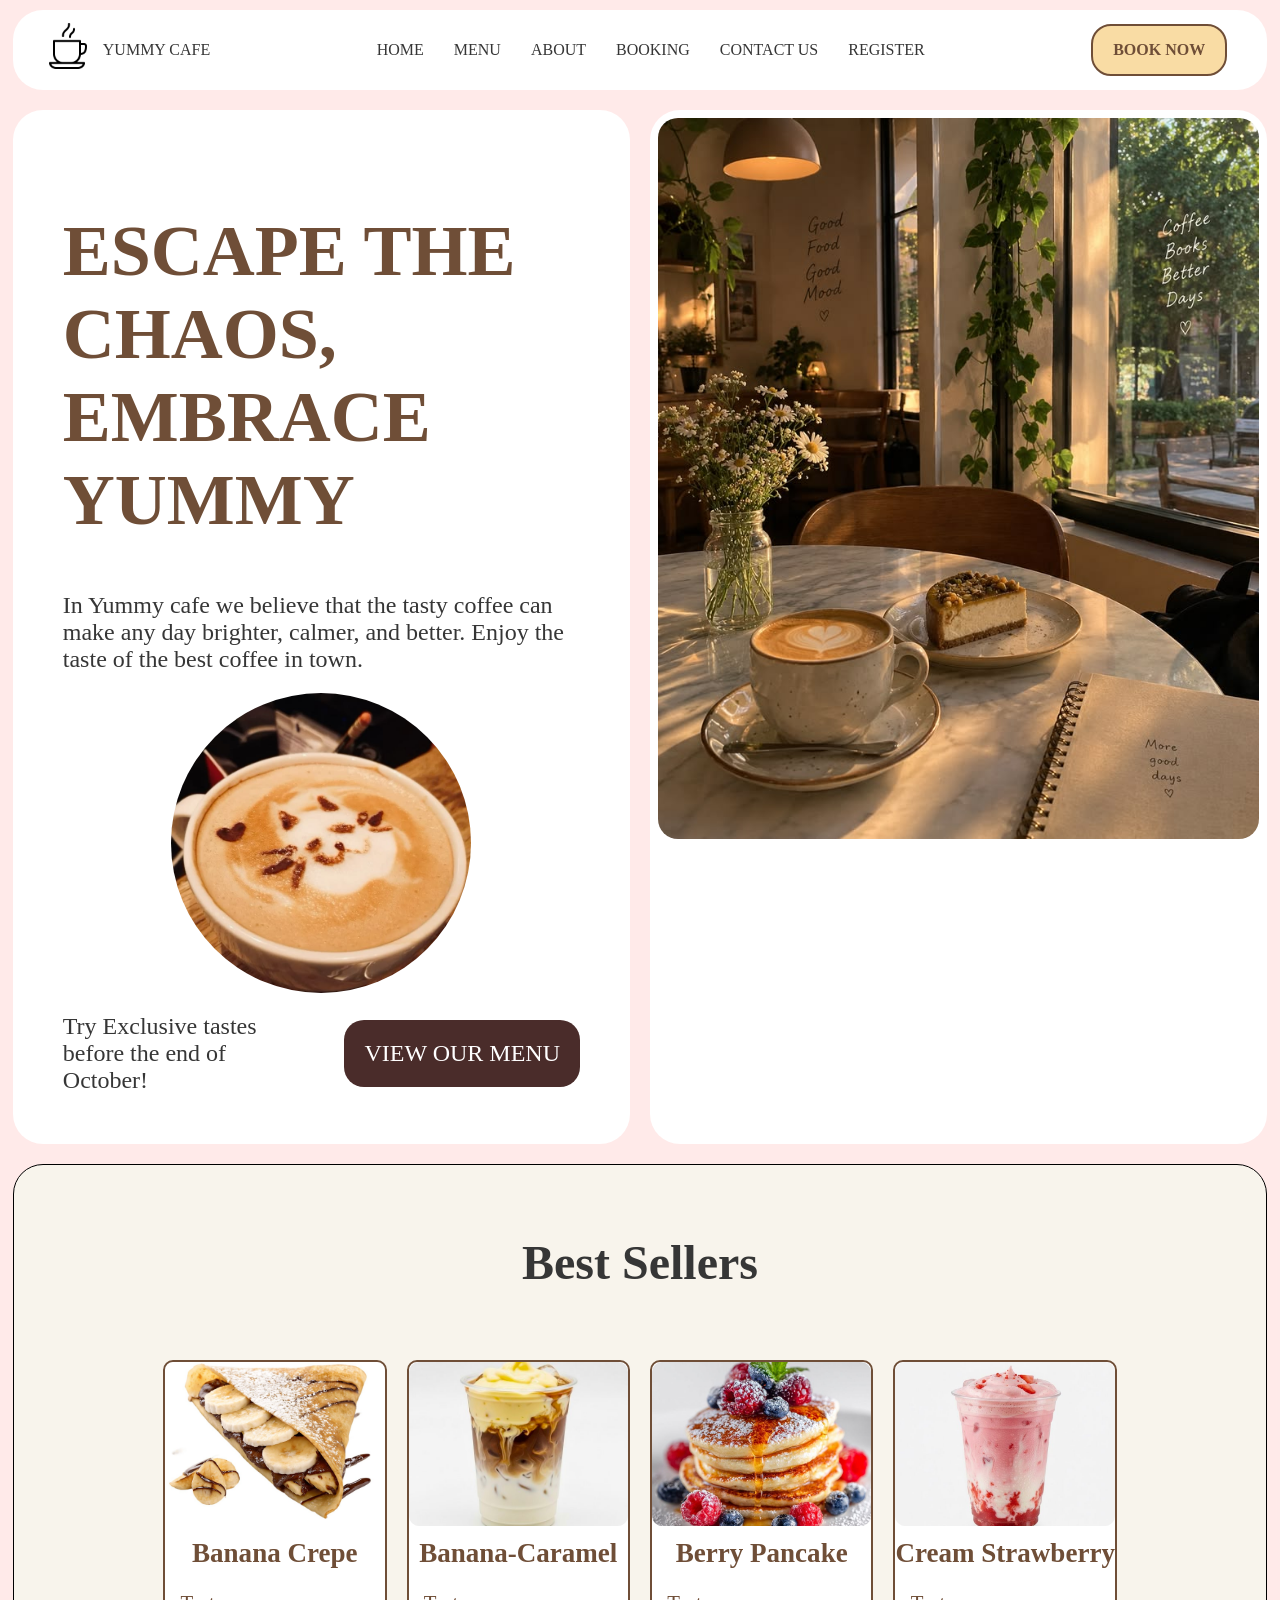
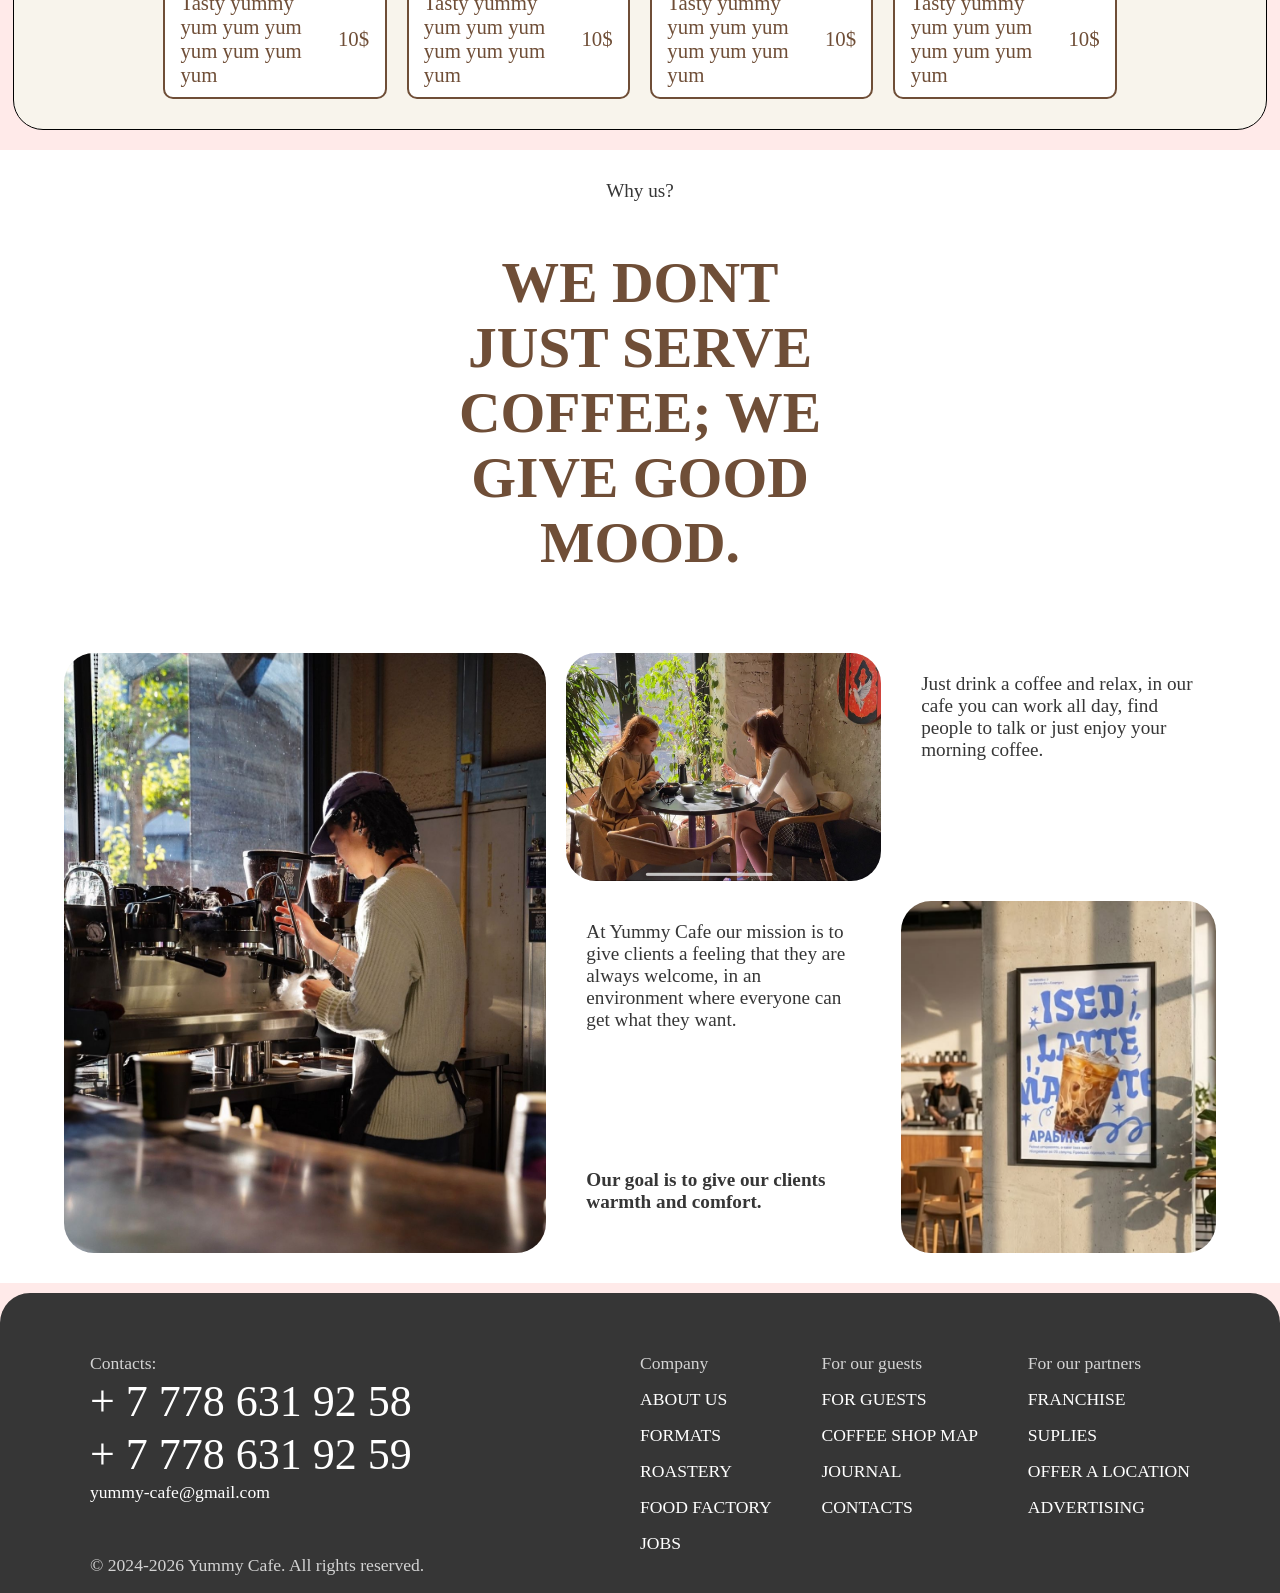
==== index.html @ 09e4da35 "assignment 4" ====
<!doctype html>
<html lang="en">
	<head>
		<meta charset="UTF-8" />
		<meta name="viewport" content="width=device-width, initial-scale=1.0" />
		<title>Yummy Cafe</title>
		<link rel="preconnect" href="https://fonts.googleapis.com">
        <link rel="preconnect" href="https://fonts.gstatic.com" crossorigin>
        <link href="https://fonts.googleapis.com/css2?family=Bebas+Neue&family=Montserrat:ital,wght@0,100..900;1,100..900&family=Open+Sans:ital,wght@0,300..800;1,300..800&family=Rajdhani:wght@300;400;500;600;700&display=swap" rel="stylesheet">
		<link rel="manifest" href="images/favicons/site.webmanifest" />
		<link rel="stylesheet" href="css/fonts.css" />
		<link rel="stylesheet" href="css/style.css" />
		<link rel="stylesheet" href="css/index.css" />
		<link rel="stylesheet" href="css/responsive.css">
        
	</head>
	<body>
		<header>
			<div class="header-icon">
                <img src="images/icon-image.jpg" alt="cafe-icon">
                <p>YUMMY CAFE</p>
            </div>
			<nav>
				<a href="index.html">Home</a>
                <a href="menu.html">Menu</a>
                <a href="about.html">About</a>
                <a href="booking.html">Booking</a>
                <a href="contact.html">Contact us</a>
                <a href="register.html">Register</a>
			</nav>
            <div class="book-now">
                <a href="booking.html">BOOK NOW</a>
            </div>
		</header>
		<main>
			<section class="hero-section">
                <article class="hero-article hero-1">
					<h1>ESCAPE THE CHAOS, EMBRACE YUMMY</h1>
					<p>In Yummy cafe we believe that the tasty coffee can make any day brighter, calmer, and better. Enjoy the taste of the best coffee in town.</p>
					<img src="images/index/index-img1.jpg" alt="tasty coffee">
					<div class="hero-1-1">
						<p>Try Exclusive tastes before the end of October!</p>
						<a class="button-link" href="menu.html">View Our Menu</a>
					</div>
				</article>
                <article class="hero-article hero-2">
					<img src="images/index/index-img2.jpg" alt="cafe img">
				</article>
            </section>
			<section class="best-sellers section">
                <h2>Best Sellers</h2>
                <div class="menu-grid">
                    <div class="menu-item">
                        <img src="images/menu/menu-img13.jpg" alt="cacao">
                        <div class="menu-desc">
                            <h3>Banana Crepe</h3>
                            <div class="menu-desc-1">
                                <p class="menu-desc-text">Tasty yummy yum yum yum yum yum yum yum</p>
                                <p>10$</p>
                            </div>
                        </div>
                    </div>
                    <div class="menu-item">
                        <img src="images/menu/menu-img7.jpg" alt="cacao">
                        <div class="menu-desc">
                            <h3>Banana-Caramel</h3>
                            <div class="menu-desc-1">
                                <p class="menu-desc-text">Tasty yummy yum yum yum yum yum yum yum</p>
                                <p>10$</p>
                            </div>
                        </div>
                    </div>
                    <div class="menu-item">
                        <img src="images/menu/menu-img8.jpg" alt="cacao">
                        <div class="menu-desc">
                            <h3>Berry Pancake</h3>
                            <div class="menu-desc-1">
                                <p class="menu-desc-text">Tasty yummy yum yum yum yum yum yum yum</p>
                                <p>10$</p>
                            </div>
                        </div>
                    </div>
                    <div class="menu-item">
                        <img src="images/menu/menu-img3.jpg" alt="cacao">
                        <div class="menu-desc">
                            <h3>Cream Strawberry</h3>
                            <div class="menu-desc-1">
                                <p class="menu-desc-text">Tasty yummy yum yum yum yum yum yum yum</p>
                                <p>10$</p>
                            </div>
                        </div>
                    </div>
                </div>
            </section>
			<section class="why-us">
                <p>Why us?</p>
				<h2>WE DONT JUST SERVE COFFEE; WE GIVE GOOD MOOD.</h2>
				<div class="why-us-grid">
					<div class="grid-item-1">
						<img src="images/index/index-img3.jpg" alt="barista">
					</div>
					<div class="grid-item-2">
						<img src="images/index/index-img4.jpg" alt="clients">
					</div>
					<div class="grid-item-3 grid-item-text">
						<p>At Yummy Cafe our mission is to give clients a feeling that they are always welcome, in an environment where everyone can get what they want.</p>
					</div>
					<div class="grid-item-4 grid-item-text">
						<p>Our goal is to give our clients warmth and comfort.</p>
					</div>
					<div class="grid-item-5 grid-item-text">
						<p>Just drink a coffee and relax, in our cafe you can work all day, find people to talk or just enjoy your morning coffee.</p>
					</div>
					<div class="grid-item-6">
						<img src="images/index/idex-img5.jpg" alt="poster">
					</div>
				</div>
            </section>
			
		</main>
		<footer>
			<div class="footer-contacts">
                <p>Contacts:</p>
                <a href="tel:+77786319258">+ 7 778 631 92 58</a>
                <a href="tel:+77786319258">+ 7 778 631 92 59</a>
                <p id="yummy-cafe">yummy-cafe@gmail.com</p>
                <p id="rights">© 2024-2026 Yummy Cafe. All rights reserved.</p>
            </div>
            <div class="footer-container">
                <div class="footer-links">
                    <p>Company</p>
                    <a href="http://" target="_blank" rel="noopener noreferrer">ABOUT US</a>
                    <a href="http://" target="_blank" rel="noopener noreferrer">FORMATS</a>
                    <a href="http://" target="_blank" rel="noopener noreferrer">ROASTERY</a>
                    <a href="http://" target="_blank" rel="noopener noreferrer">FOOD FACTORY</a>
                    <a href="http://" target="_blank" rel="noopener noreferrer">JOBS</a>
                </div>
                <div class="footer-links">
                    <p>For our guests</p>
                    <a href="http://" target="_blank" rel="noopener noreferrer">FOR GUESTS</a>
                    <a href="http://" target="_blank" rel="noopener noreferrer">COFFEE SHOP MAP</a>
                    <a href="http://" target="_blank" rel="noopener noreferrer">JOURNAL</a>
                    <a href="http://" target="_blank" rel="noopener noreferrer">CONTACTS</a>
                </div>
                <div class="footer-links">
                    <p>For our partners</p>
                    <a href="http://" target="_blank" rel="noopener noreferrer">FRANCHISE</a>
                    <a href="http://" target="_blank" rel="noopener noreferrer">SUPLIES</a>
                    <a href="http://" target="_blank" rel="noopener noreferrer">OFFER A LOCATION</a>
                    <a href="http://" target="_blank" rel="noopener noreferrer">ADVERTISING</a>
                </div>
            </div>
		</footer>
	</body>
</html>
---- css/fonts.css ----
/* cyrillic-ext */
@font-face {
  font-family: 'Balsamiq Sans';
  font-style: normal;
  font-weight: 400;
  font-display: swap;
  src: url(https://fonts.gstatic.com/s/balsamiqsans/v15/P5sEzZiAbNrN8SB3lQQX7PncwdMXILdN.woff2) format('woff2');
  unicode-range: U+0460-052F, U+1C80-1C8A, U+20B4, U+2DE0-2DFF, U+A640-A69F, U+FE2E-FE2F;
}
/* cyrillic */
@font-face {
  font-family: 'Balsamiq Sans';
  font-style: normal;
  font-weight: 400;
  font-display: swap;
  src: url(https://fonts.gstatic.com/s/balsamiqsans/v15/P5sEzZiAbNrN8SB3lQQX7PncwdoXILdN.woff2) format('woff2');
  unicode-range: U+0301, U+0400-045F, U+0490-0491, U+04B0-04B1, U+2116;
}
/* latin-ext */
@font-face {
  font-family: 'Balsamiq Sans';
  font-style: normal;
  font-weight: 400;
  font-display: swap;
  src: url(https://fonts.gstatic.com/s/balsamiqsans/v15/P5sEzZiAbNrN8SB3lQQX7PncwdAXILdN.woff2) format('woff2');
  unicode-range: U+0100-02BA, U+02BD-02C5, U+02C7-02CC, U+02CE-02D7, U+02DD-02FF, U+0304, U+0308, U+0329, U+1D00-1DBF, U+1E00-1E9F, U+1EF2-1EFF, U+2020, U+20A0-20AB, U+20AD-20C0, U+2113, U+2C60-2C7F, U+A720-A7FF;
}
/* latin */
@font-face {
  font-family: 'Balsamiq Sans';
  font-style: normal;
  font-weight: 400;
  font-display: swap;
  src: url(https://fonts.gstatic.com/s/balsamiqsans/v15/P5sEzZiAbNrN8SB3lQQX7Pncwd4XIA.woff2) format('woff2');
  unicode-range: U+0000-00FF, U+0131, U+0152-0153, U+02BB-02BC, U+02C6, U+02DA, U+02DC, U+0304, U+0308, U+0329, U+2000-206F, U+20AC, U+2122, U+2191, U+2193, U+2212, U+2215, U+FEFF, U+FFFD;
}
---- css/style.css ----
* {
    box-sizing: border-box;
}


body {
    margin: 0 0 0 0;
    background-color: #ffeae9;
    
    color: #363636;
    min-height: 100vh;
    display: flex;
    flex-direction: column;
    align-items: center;
}

a {
    text-decoration: none;
    color: inherit;
    text-transform: uppercase;
}

p {
    margin: 0px;
}

header {
    background-color: #fff;
    height: 80px;
    width: 98%;
    margin-top: 10px;
    border-radius: 30px;
    display: flex;
    justify-content: space-between;
    align-items: center;
    padding: 0 30px;
}

header > .header-icon {
    display: flex;
    gap: 10px;
    align-items: center;
    width: 200px;
    
}

.header-icon > img {
    height:  50px;
    width: auto;
    position: relative;
    bottom: 4px
}

header > nav  {
    display: flex;
    gap: 30px;
}

header > .book-now {
    width: 200px;
    display: flex;
    justify-content: end;
}

.book-now > a {
    display: block;
    background-color: #f9dca4;
    
    width: auto;
    margin-right: 10px;
    padding: 15px 20px;
    color:  #6f4e37;
    font-weight: bold;
    border-radius: 20px;
    border: 2px solid #6f4e37;
}

main {
    flex: 1;
    width: 100%;
    display: flex;
    flex-direction: column;
    align-items: center;
}



footer {
    background-color: #363636;
    color: #fff;
    height: 300px;
    width: 100%;
    margin-top: 10px;
    border-radius: 30px 30px 0px 0px;
    display: grid;
    grid-template-columns: 1fr 1fr;
    padding: 60px 90px 0;
}

footer p {
    color: lightgray;
}

.footer-contacts {
    display: flex;
    flex-direction: column;
    gap: 2px;
    font-size: 1.1em;
}

.footer-contacts a {
    font-size: 2.5em;
}

#yummy-cafe {
    color: #fff;
}

#rights {
    position: relative;
    top: 50px;
}

.footer-container {
    display: flex;
    justify-content: space-between;
}

.footer-links {
    display: flex;
    flex-direction: column;
    gap: 20px;
    font-size: 1.1em;
}
---- css/index.css ----
.hero-section {
    margin-top: 20px;
    display: grid;
    grid-template-columns: 1fr 1fr;
    gap: 20px;
    width: 98%;
}

.hero-article {
    background-color: #fff;
    border-radius: 30px;
    height: auto;
}

h1 {
    color: #6f4e37;
}

.hero-1 {
    display: flex;
    flex-direction: column;
    flex-wrap: wrap;
    font-size: 1.5em;
    padding: 50px;
}

.hero-1 img {
    margin-top: 20px;
    width: 300px;
    aspect-ratio: 1 / 1;
    object-fit: cover;
    border-radius: 200px;
    align-self: center;
}

.hero-1-1 {
    margin-top: 20px;
    display: flex;
    flex-direction: row;
    justify-content: space-between;
    align-items: center;
}

.hero-1-1 p {
    max-width: 300px;
}

.hero-2 {
    padding: 10px;
}

.hero-2 img {
    width: 100%;
    height: auto;
    max-height: 740px;
    object-fit: cover;
    border-radius: 20px;
}

.button-link {
    padding: 20px;
    border-radius: 20px;
    background-color: #4a2c2a;
    color: #fff;
}

.best-sellers {
    margin-top: 20px;
    background-color: #fff;
    border-radius: 30px;
    height: 300px;
    display: flex;
    flex-direction: column;
    align-items: center;
    width: 98%;
    padding: 40px;
}

.best-sellers-grid {
    display: grid;
    background-color: #000;
    grid-template-columns: repeat(4, 1fr);
    width: 100%;
    gap: 40px;
    height: 200px;
}

.best-seller-card {
    height: auto;
    width: 100%;
}

.why-us {
    margin-top: 20px;
    padding-top: 30px;
    padding-bottom: 30px;
    background-color: #fff;
    height: auto;
    display: flex;
    flex-direction: column;
    width: 100%;
    align-items: center;
    font-size: 1.2em;
}

.why-us h2 {
    max-width: 400px;
    text-align: center;
    color: #6f4e37;
    margin-left: 0%;
}

.why-us-grid {
    display: grid;
    grid-template-columns: repeat(7, 1fr);
    grid-template-rows: repeat(5, 1fr);
    height: 600px;
    width: 90%;
    gap: 20px;
    margin-top: 30px;
}

.grid-item-text {
    padding: 20px;
}

.grid-item-1 {
    grid-column: 1 / 4;
    grid-row: 1 / 6;
}

.grid-item-1 img {
    object-fit: cover;
    width: 100%;
    height: 100%;
    border-radius: 30px;
}

.grid-item-2 {
    grid-column: 4 / 6;
    grid-row: 1 / 3;
}

.grid-item-2 img {
    object-fit: cover;
    width: 100%;
    height: 100%;
    border-radius: 30px;
}

.grid-item-3 {
    grid-column: 4 / 6;
    grid-row: 3 / 5;
}

.grid-item-4 {
    grid-column: 4 / 6;
    grid-row: 5 / 6;
    font-weight: bold;
}
.grid-item-5 {
    grid-column: 6 / 8;
    grid-row: 1 / 3;
}

.grid-item-6 {
    grid-column: 6 / 8;
    grid-row: 3 / 6;
}

.grid-item-6 img {
    object-fit: cover;
    width: 100%;
    height: 100%;
    border-radius: 30px;
}

.section {
    margin-top: 20px;
    width: 98%;
    display: flex;
    flex-direction: column;
    align-items: center;
    background-color: #fff;
    border-radius: 30px;
    height: auto;
    padding-top: 30px;
    padding-bottom: 30px;
}

.best-sellers {
    background-color: #f8f4ec;
    border: 1px solid black;
}

.best-sellers h2 {
    align-self: center;
    margin-left: 0%;
}

.menu-grid {
    display: grid;
    grid-template-columns: repeat(4, 1fr);
    height: auto;
    width: 80%;
    gap: 20px;
    margin-top: 30px;
}

.menu-item {
    display: flex;
    flex-direction: column;
    border-radius: 10px;
    border: 2px solid  #6f4e37;
    overflow: hidden;
    background-color: #fff;
    color: #6f4e37;
}

.menu-item img {
    border-radius: 10px
}

.menu-desc {
    font-size: 1.3em;
    display: flex;
    align-items: center;
    flex-direction: column;
}

.menu-desc-1 {
    display: flex;
    flex-direction: row;
    justify-content: space-between;
    width: 100%;
    padding: 2% 10% 2% 7%;
    align-items: center;
    gap: 15%;
}

.menu-desc-text {
    align-self: flex-start;
}

h1 {
    font-size: 3em;
    margin: 50px 0;
}

.best-sellers h2 {
    font-size: 3em;
    align-self: center;

}


h3 {
    line-height: 0px;
    position: relative;
    font-size: 1.3em;
}
---- css/responsive.css ----
/* TABLET: 768px+ */

@media (min-width: 48rem) {

    /* Header */
    header {
        width: 96%;
        padding: 0 20px;
    }

    header > .header-icon {
        width: auto;
    }

    header > nav {
        gap: 20px;
    }

    header > .book-now {
        width: auto;
    }

    /* Hero */
    .hero-section {
        width: 96%;
        grid-template-columns: 1fr 1fr;
        gap: 15px;
    }

    .hero-1 {
        padding: 35px;
        font-size: 1.2em;
    }

    .hero-1 img {
        width: 220px;
    }

    .hero-1-1 {
        gap: 15px;
    }

    .hero-1-1 p {
        max-width: 220px;
    }

    .hero-2 {
        padding: 8px;
    }

    /* Best sellers */
    .section,
    .best-sellers {
        width: 96%;
    }

    .menu-grid {
        width: 90%;
        grid-template-columns: repeat(2, 1fr);
    }

    .menu-desc {
        font-size: 1.1em;
    }

    /* Why us */
    .why-us-grid {
        width: 92%;
        height: 500px;
        gap: 15px;
    }

    /* Footer */
    footer {
        height: auto;
        min-height: 300px;
        padding: 50px 50px 40px;
    }

    .footer-contacts a {
        font-size: 1.8em;
    }

    .footer-container {
        gap: 30px;
    }

    .footer-links {
        gap: 15px;
    }
}

/* DESKTOP: 1024px+ */

@media (min-width: 64rem) {

    header {
        width: 98%;
        padding: 0 30px;
    }

    header > nav {
        gap: 30px;
    }

    /* Hero */
    .hero-section {
        width: 98%;
        grid-template-columns: 1fr 1fr;
        gap: 20px;
    }

    .hero-1 {
        padding: 50px;
        font-size: 1.5em;
    }

    .hero-1 img {
        width: 300px;
    }

    /* Best sellers */
    .section,
    .best-sellers {
        width: 98%;
    }

    .menu-grid {
        width: 80%;
        grid-template-columns: repeat(4, 1fr);
    }

    /* Why us */
    .why-us-grid {
        width: 90%;
        height: 600px;
        gap: 20px;
    }

    /* Footer */
    footer {
        grid-template-columns: 1fr 1fr;
        padding: 60px 90px 0;
    }

    .footer-contacts a {
        font-size: 2.5em;
    }
}

/* MOBILE: up to 767px */

@media (max-width: 47.99rem) {

    /* General */
    body {
        overflow-x: hidden;
    }

    
    /* Header */

    header {
        width: 94%;
        height: auto;
        min-height: 80px;
        margin-top: 10px;
        padding: 15px 20px;

        flex-wrap: wrap;
        gap: 15px;
    }

    header > .header-icon {
        width: auto;
        flex: 1;
    }

    .header-icon > img {
        height: 42px;
    }

    header > nav {
        width: 100%;

        display: flex;
        flex-wrap: wrap;
        justify-content: center;
        gap: 8px 15px;

        order: 3;
        padding-bottom: 5px;
    }

    header > nav a {
        padding: 8px 5px;
        font-size: 0.9em;
    }

    header > .book-now {
        width: auto;
    }

    .book-now > a {
        margin-right: 0;
        padding: 10px 14px;
        font-size: 0.8em;
    }

    /* Hero */

    .hero-section {
        width: 94%;
        margin-top: 15px;

        display: grid;
        grid-template-columns: 1fr;
        gap: 15px;
    }

    .hero-article {
        width: 100%;
        border-radius: 20px;
    }

    .hero-1 {
        padding: 25px 20px;
        font-size: 1em;
    }

    .hero-1 h1 {
        font-size: 2.2em;
        line-height: 1.05;
        margin: 20px 0;
    }

    .hero-1 img {
        width: min(70vw, 250px);
        margin-top: 15px;
    }

    .hero-1-1 {
        flex-direction: column;
        align-items: stretch;
        gap: 15px;
    }

    .hero-1-1 p {
        max-width: none;
    }

    .button-link {
        display: block;
        text-align: center;
        padding: 15px;
    }

    .hero-2 {
        padding: 8px;
    }

    .hero-2 img {
        width: 100%;
        height: auto;
        max-height: none;
        aspect-ratio: 4 / 5;
        object-fit: cover;
        border-radius: 15px;
    }

    /* BEST SELLERS */

    .section,
    .best-sellers {
        width: 94%;
        margin-top: 15px;
        padding: 25px 15px;

        height: auto;
        border-radius: 20px;
    }

    .best-sellers h2 {
        font-size: 2em;
        margin: 10px 0 15px;
    }

    .menu-grid {
        width: 100%;

        grid-template-columns: 1fr;
        gap: 15px;

        margin-top: 10px;
    }

    .menu-item {
        width: 100%;
    }

    .menu-item img {
        width: 100%;
        height: auto;
        aspect-ratio: 4 / 3;
        object-fit: cover;
    }

    .menu-desc {
        font-size: 1em;
        padding: 5px 10px 10px;
    }

    .menu-desc h3 {
        line-height: normal;
        font-size: 1.2em;
        margin: 10px 0;
    }

    .menu-desc-1 {
        padding: 0;
        gap: 10px;
    }

    .menu-desc-text {
        font-size: 0.9em;
    }


    /* WHY US */

    .why-us {
        width: 100%;
        padding: 30px 15px;
        font-size: 1em;
    }

    .why-us h2 {
        width: 100%;
        max-width: 500px;
        font-size: 1.8em;
        line-height: 1.15;
    }

    .why-us-grid {
        width: 100%;
        height: auto;

        display: grid;
        grid-template-columns: 1fr 1fr;
        grid-template-rows: auto;

        gap: 10px;
        margin-top: 20px;
    }

    .grid-item-1,
    .grid-item-2,
    .grid-item-3,
    .grid-item-4,
    .grid-item-5,
    .grid-item-6 {
        grid-column: auto;
        grid-row: auto;
        min-width: 0;
    }

    .grid-item-1 {
        grid-column: 1 / 3;
    }

    .grid-item-1 img {
        height: 300px;
    }

    .grid-item-2 {
        grid-column: 1 / 2;
    }

    .grid-item-2 img {
        height: 200px;
    }

    .grid-item-3 {
        grid-column: 2 / 3;
    }

    .grid-item-4 {
        grid-column: 1 / 3;
    }

    .grid-item-5 {
        grid-column: 1 / 3;
    }

    .grid-item-6 {
        grid-column: 1 / 3;
    }

    .grid-item-6 img {
        height: 300px;
    }

    .grid-item-text {
        padding: 15px;
        display: flex;
        align-items: center;
    }


    /* Footer */

    footer {
        width: 100%;
        height: auto;
        min-height: 0;

        display: flex;
        flex-direction: column;

        padding: 40px 25px 30px;
        gap: 35px;

        border-radius: 20px 20px 0 0;
    }

    .footer-contacts {
        gap: 5px;
    }

    .footer-contacts a {
        font-size: 1.5em;
    }

    #rights {
        position: static;
        margin-top: 20px;
    }

    .footer-container {
        display: grid;
        grid-template-columns: 1fr 1fr;
        gap: 30px 20px;
    }

    .footer-links {
        gap: 12px;
        font-size: 0.9em;
    }
}

/* SMALL PHONES: 480px and below */

@media (max-width: 30rem) {

    header {
        padding: 12px 15px;
    }

    .header-icon > img {
        height: 35px;
    }

    .header-icon p {
        font-size: 0.9em;
    }

    .book-now > a {
        padding: 8px 10px;
        font-size: 0.7em;
    }

    header > nav {
        gap: 5px 10px;
    }

    header > nav a {
        font-size: 0.75em;
        padding: 6px 3px;
    }


    /* Hero */
    .hero-1 {
        padding: 20px 15px;
    }

    .hero-1 h1 {
        font-size: 1.8em;
    }

    .hero-1 img {
        width: 200px;
    }

    .hero-1-1 p {
        font-size: 0.9em;
    }


    /* Menu */
    .best-sellers h2 {
        font-size: 1.7em;
    }

    .menu-desc {
        font-size: 0.9em;
    }


    /* Why us */
    .why-us h2 {
        font-size: 1.5em;
    }

    .why-us-grid {
        grid-template-columns: 1fr;
    }

    .grid-item-1,
    .grid-item-2,
    .grid-item-3,
    .grid-item-4,
    .grid-item-5,
    .grid-item-6 {
        grid-column: 1;
    }

    .grid-item-1 img,
    .grid-item-2 img,
    .grid-item-6 img {
        height: 250px;
    }


    /* Footer */
    .footer-container {
        grid-template-columns: 1fr;
    }

    .footer-contacts a {
        font-size: 1.3em;
    }
}


/* VERY SMALL: 320px */

@media (max-width: 20rem) {

    header {
        width: 96%;
    }

    .header-icon p {
        font-size: 0.75em;
    }

    .book-now > a {
        padding: 7px 8px;
    }

    header > nav {
        gap: 3px 7px;
    }

    header > nav a {
        font-size: 0.7em;
    }

    .hero-section {
        width: 96%;
    }

    .hero-1 h1 {
        font-size: 1.6em;
    }

    .hero-1 img {
        width: 170px;
    }

    .section {
        width: 96%;
    }

    .why-us {
        padding-left: 10px;
        padding-right: 10px;
    }

    footer {
        padding-left: 20px;
        padding-right: 20px;
    }
}


/* Accessibility */

a:focus-visible,
button:focus-visible,
input:focus-visible,
textarea:focus-visible,
select:focus-visible,
summary:focus-visible {
    outline: 3px solid #6f4e37;
    outline-offset: 3px;
}

/* Menu */
/* TABLET 768px+ */

@media (min-width: 48rem) {

    .section {
        width: 96%;
        padding: 30px;
    }

    .menu-grid {
        width: 90%;
        grid-template-columns: repeat(2, 1fr);
        gap: 20px;
    }

    .menu-item img {
        width: 100%;
        height: auto;
        aspect-ratio: 4 / 3;
        object-fit: cover;
    }

    .menu-desc {
        font-size: 1.1em;
    }

    .menu-desc h3 {
        line-height: normal;
        margin: 12px 0;
        font-size: 1.2em;
    }

    .menu-desc-1 {
        gap: 10px;
        padding: 10px 7%;
    }

    main > h1 {
        font-size: 2.5em;
        text-align: center;
        margin: 40px 20px 20px;
    }

    h2 {
        font-size: 2.5em;
        margin-left: 5%;
    }
}


/* DESKTOP 1024px+ */

@media (min-width: 64rem) {

    .section {
        width: 98%;
    }

    .menu-grid {
        width: 80%;
        grid-template-columns: repeat(4, 1fr);
        gap: 20px;
    }

    .menu-item img {
        width: 100%;
        aspect-ratio: 4 / 3;
        object-fit: cover;
    }

    .menu-desc {
        font-size: 1.3em;
    }

    .menu-desc h3 {
        font-size: 1.3em;
    }

    main > h1 {
        font-size: 3em;
        margin: 50px 0;
    }

    h2 {
        font-size: 3em;
        margin-left: 10%;
    }
}


/* MOBILE up to 767px */

@media (max-width: 47.99rem) {

    main > h1 {
        width: 90%;
        text-align: center;
        font-size: 2em;
        line-height: 1.1;
        margin: 30px auto 15px;
    }

    .section {
        width: 94%;
        margin-top: 15px;
        padding: 25px 15px;
        border-radius: 20px;
    }

    h2 {
        width: 100%;
        text-align: center;
        font-size: 2em;
        margin: 0 0 15px;
        align-self: center;
    }

    .menu-grid {
        width: 100%;
        grid-template-columns: 1fr;
        gap: 15px;
        margin-top: 10px;
    }

    .menu-item {
        width: 100%;
        border-radius: 12px;
    }

    .menu-item img {
        width: 100%;
        height: auto;
        aspect-ratio: 4 / 3;
        object-fit: cover;
        border-radius: 10px;
    }

    .menu-desc {
        width: 100%;
        padding: 5px 10px 10px;
        font-size: 1em;
    }

    .menu-desc h3 {
        line-height: 1.2;
        font-size: 1.2em;
        text-align: center;
        margin: 8px 0 10px;
    }

    .menu-desc-1 {
        width: 100%;
        padding: 5px 5px 0;
        gap: 10px;
        align-items: flex-start;
    }

    .menu-desc-text {
        font-size: 0.9em;
        line-height: 1.4;
        min-width: 0;
    }

    .menu-desc-1 > p:last-child {
        flex-shrink: 0;
        font-weight: bold;
    }
}


/* SMALL PHONES 480px and below */

@media (max-width: 30rem) {

    main > h1 {
        font-size: 1.7em;
        margin: 25px auto 10px;
    }

    .section {
        width: 94%;
        padding: 20px 10px;
    }

    h2 {
        font-size: 1.7em;
    }

    .menu-grid {
        gap: 12px;
    }

    .menu-desc {
        font-size: 0.95em;
    }

    .menu-desc h3 {
        font-size: 1.1em;
    }

    .menu-desc-text {
        font-size: 0.85em;
    }
}


/* VERY SMALL PHONES 320px */

@media (max-width: 20rem) {

    main > h1 {
        font-size: 1.5em;
    }

    .section {
        width: 96%;
        padding: 18px 8px;
    }

    h2 {
        font-size: 1.5em;
    }

    .menu-desc {
        padding: 4px 6px 8px;
    }

    .menu-desc h3 {
        font-size: 1em;
    }

    .menu-desc-1 {
        padding-left: 2px;
        padding-right: 2px;
    }

    .menu-desc-text {
        font-size: 0.8em;
    }
}

/* About.css */

/* Tablet: 768px+ */
@media (min-width: 48rem) and (max-width: 63.99rem) {

    .history,
    .gallery,
    .plans {
        width: 96%;
        padding: 25px 0;
    }

    .history-grid,
    .gallery-grid,
    .plans-grid {
        width: 90%;
        gap: 15px;
    }

    .history-grid {
        height: 650px;
    }

    .gallery-grid,
    .plans-grid {
        height: 650px;
    }

    .history-grid p,
    .gallery-grid p,
    .plans-grid p {
        font-size: 1.4em;
    }

    .history-grid-1 img,
    .history-grid-4 img,
    .gallery-grid img,
    .plans-grid img {
        border-radius: 20px;
    }
}


/* Desktop: 1024px+ */
@media (min-width: 64rem) {

    .history-grid,
    .gallery-grid,
    .plans-grid {
        width: 80%;
    }

    .history-grid {
        height: 900px;
    }

    .gallery-grid,
    .plans-grid {
        height: 900px;
    }
}


/* Mobile: below 768px */
@media (max-width: 47.99rem) {

    .history,
    .gallery,
    .plans {
        width: 94%;
        border-radius: 20px;
        padding: 20px 0 30px;
    }

    .history h1,
    .gallery h2,
    .plans h2 {
        font-size: 2rem;
        margin: 15px 0 20px;
    }

    .history-grid {
        width: 88%;
        height: auto;
        display: grid;
        grid-template-columns: 1fr;
        grid-template-rows: auto;
        gap: 15px;
        margin-top: 10px;
    }

    .history-grid-1,
    .history-grid-2,
    .history-grid-3,
    .history-grid-4 {
        grid-column: 1;
        grid-row: auto;
    }

    .history-grid-1 img,
    .history-grid-4 img {
        width: 100%;
        height: 250px;
        object-fit: cover;
        border-radius: 20px;
    }

    .history-grid p {
        font-size: 1.1rem;
        line-height: 1.5;
        margin: 10px 5px;
    }


    .gallery-grid {
        width: 88%;
        height: auto;
        display: grid;
        grid-template-columns: 1fr;
        grid-template-rows: auto;
        gap: 15px;
        margin-top: 10px;
    }

    .gallery-grid-1,
    .gallery-grid-2,
    .gallery-grid-3,
    .gallery-grid-4,
    .gallery-grid-5,
    .gallery-grid-6 {
        grid-column: 1;
        grid-row: auto;
    }

    .gallery-grid img {
        width: 100%;
        height: 230px;
        object-fit: cover;
        border-radius: 20px;
    }

    .gallery-grid p {
        font-size: 1.1rem;
        line-height: 1.5;
        text-align: center;
        margin: 10px 5px;
    }

    .plans-grid {
        width: 88%;
        height: auto;
        display: grid;
        grid-template-columns: 1fr;
        grid-template-rows: auto;
        gap: 15px;
        margin-top: 10px;
    }

    .plans-grid-1,
    .plans-grid-2,
    .plans-grid-3,
    .plans-grid-4 {
        grid-column: 1;
        grid-row: auto;
    }

    .plans-grid p {
        font-size: 1.1rem;
        line-height: 1.5;
        margin: 10px 5px;
    }

    .plans-grid img {
        width: 100%;
        height: 280px;
        object-fit: cover;
        border-radius: 20px;
    }
}


/* Small phones: 320px–480px */
@media (max-width: 30rem) {

    .history,
    .gallery,
    .plans {
        width: 92%;
        border-radius: 15px;
    }

    .history h1,
    .gallery h2,
    .plans h2 {
        font-size: 1.7rem;
    }

    .history-grid,
    .gallery-grid,
    .plans-grid {
        width: 90%;
        gap: 12px;
    }

    .history-grid p,
    .gallery-grid p,
    .plans-grid p {
        font-size: 1rem;
        line-height: 1.4;
    }

    .history-grid-1 img,
    .history-grid-4 img {
        height: 200px;
        border-radius: 15px;
    }

    .gallery-grid img {
        height: 190px;
        border-radius: 15px;
    }

    .plans-grid img {
        height: 220px;
        border-radius: 15px;
    }
}


/* 320px */
@media (max-width: 20rem) {

    .history,
    .gallery,
    .plans {
        width: 94%;
    }

    .history h1,
    .gallery h2,
    .plans h2 {
        font-size: 1.5rem;
    }

    .history-grid p,
    .gallery-grid p,
    .plans-grid p {
        font-size: 0.95rem;
    }

    .history-grid,
    .gallery-grid,
    .plans-grid {
        width: 92%;
    }
}

/* booking */

/* tablet */

@media (min-width: 48rem) and (max-width: 63.99rem) {

    .step1,
    .step2 {
        width: 96%;
        padding: 25px 0;
    }

    .step1 img {
        width: 90%;
        height: 400px;
        border-radius: 20px;
    }

    form {
        max-width: 600px;
        padding: 25px;
    }

    .faq {
        width: 90%;
    }
}


/* desktop */

@media (min-width: 64rem) {

    .step1,
    .step2 {
        width: 98%;
    }

    .step1 img {
        width: 80%;
        max-width: 1000px;
        height: 500px;
    }
}


/* mobile */

@media (max-width: 47.99rem) {

    .step1,
    .step2 {
        width: 94%;
        border-radius: 20px;
        padding: 20px 0 30px;
    }

    .step1 h1 {
        font-size: 2rem;
        margin: 15px 0;
        text-align: center;
    }

    .step1 h2,
    .step2 > h2 {
        font-size: 1.5rem;
        text-align: center;
        margin: 10px 20px 20px;
    }


    .step1 img {
        width: 88%;
        height: 250px;
        border-radius: 20px;
    }


    form {
        width: 90%;
        max-width: none;
        padding: 20px;
        border-radius: 15px;
        gap: 16px;
    }

    form h2 {
        font-size: 2.2rem;
        text-align: center;
    }

    .form-group {
        gap: 6px;
    }

    .form-group input {
        padding: 11px;
    }

    fieldset {
        padding: 12px;
        gap: 12px;
        flex-direction: column;
    }

    fieldset label {
        min-height: 30px;
    }

    button {
        width: 100%;
        padding: 13px;
    }


    .faq {
        width: 90%;
        margin: 30px auto;
    }

    .faq h2 {
        font-size: 1.7rem;
        text-align: center;
    }

    .faq details {
        padding: 14px 16px;
    }

    .faq summary {
        line-height: 1.4;
    }
}


/* small phones */

@media (max-width: 30rem) {

    .step1,
    .step2 {
        width: 92%;
        border-radius: 15px;
    }

    .step1 h1 {
        font-size: 1.7rem;
    }

    .step1 h2,
    .step2 > h2 {
        font-size: 1.3rem;
    }

    .step1 img {
        width: 90%;
        height: 200px;
        border-radius: 15px;
    }

    form {
        width: 90%;
        padding: 16px;
    }

    form h2 {
        font-size: 1.9rem;
    }

    .form-group input {
        padding: 10px;
    }

    fieldset {
        padding: 10px;
    }

    .faq {
        width: 92%;
    }

    .faq h2 {
        font-size: 1.5rem;
    }

    .faq details {
        padding: 12px;
    }
}


/* small phones */

@media (max-width: 20rem) {

    form {
        width: 94%;
        padding: 12px;
    }

    form h2 {
        font-size: 1.7rem;
    }

    .step1 img {
        height: 180px;
    }

    .faq {
        width: 94%;
    }
}
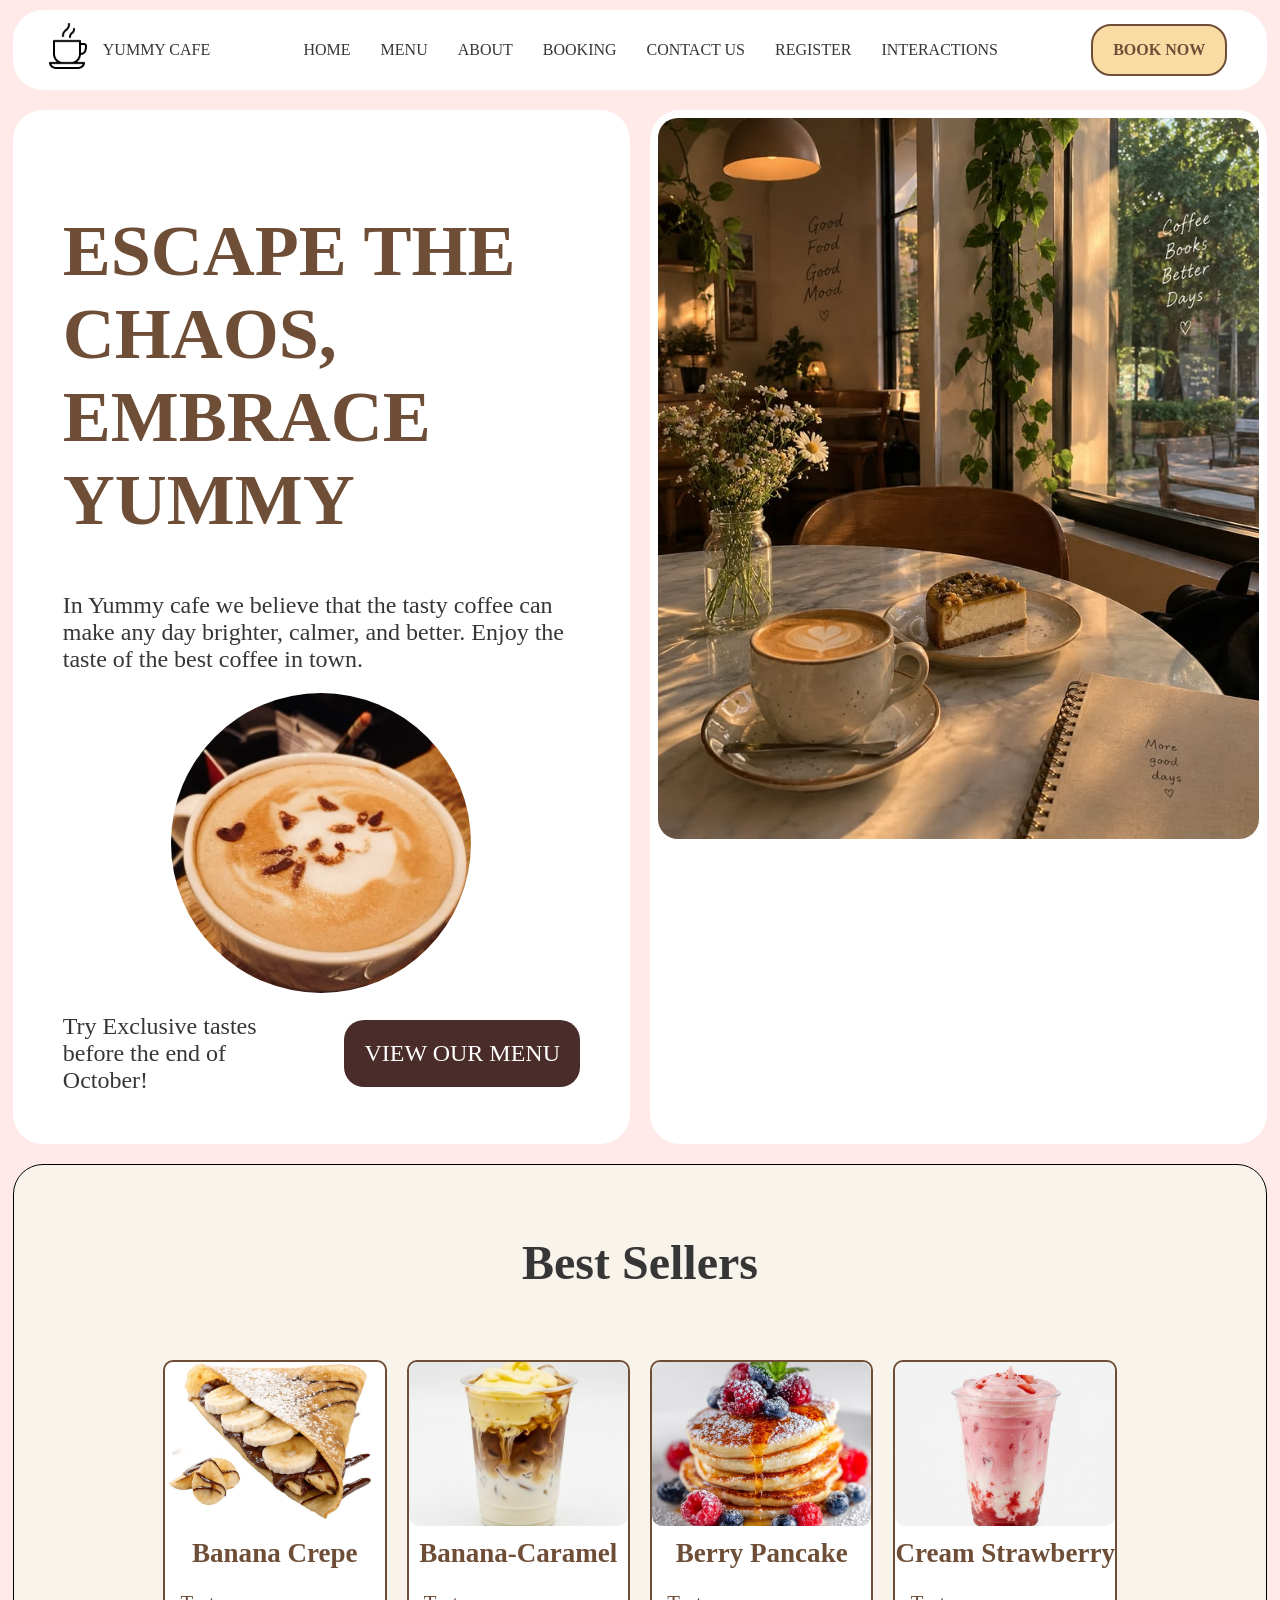
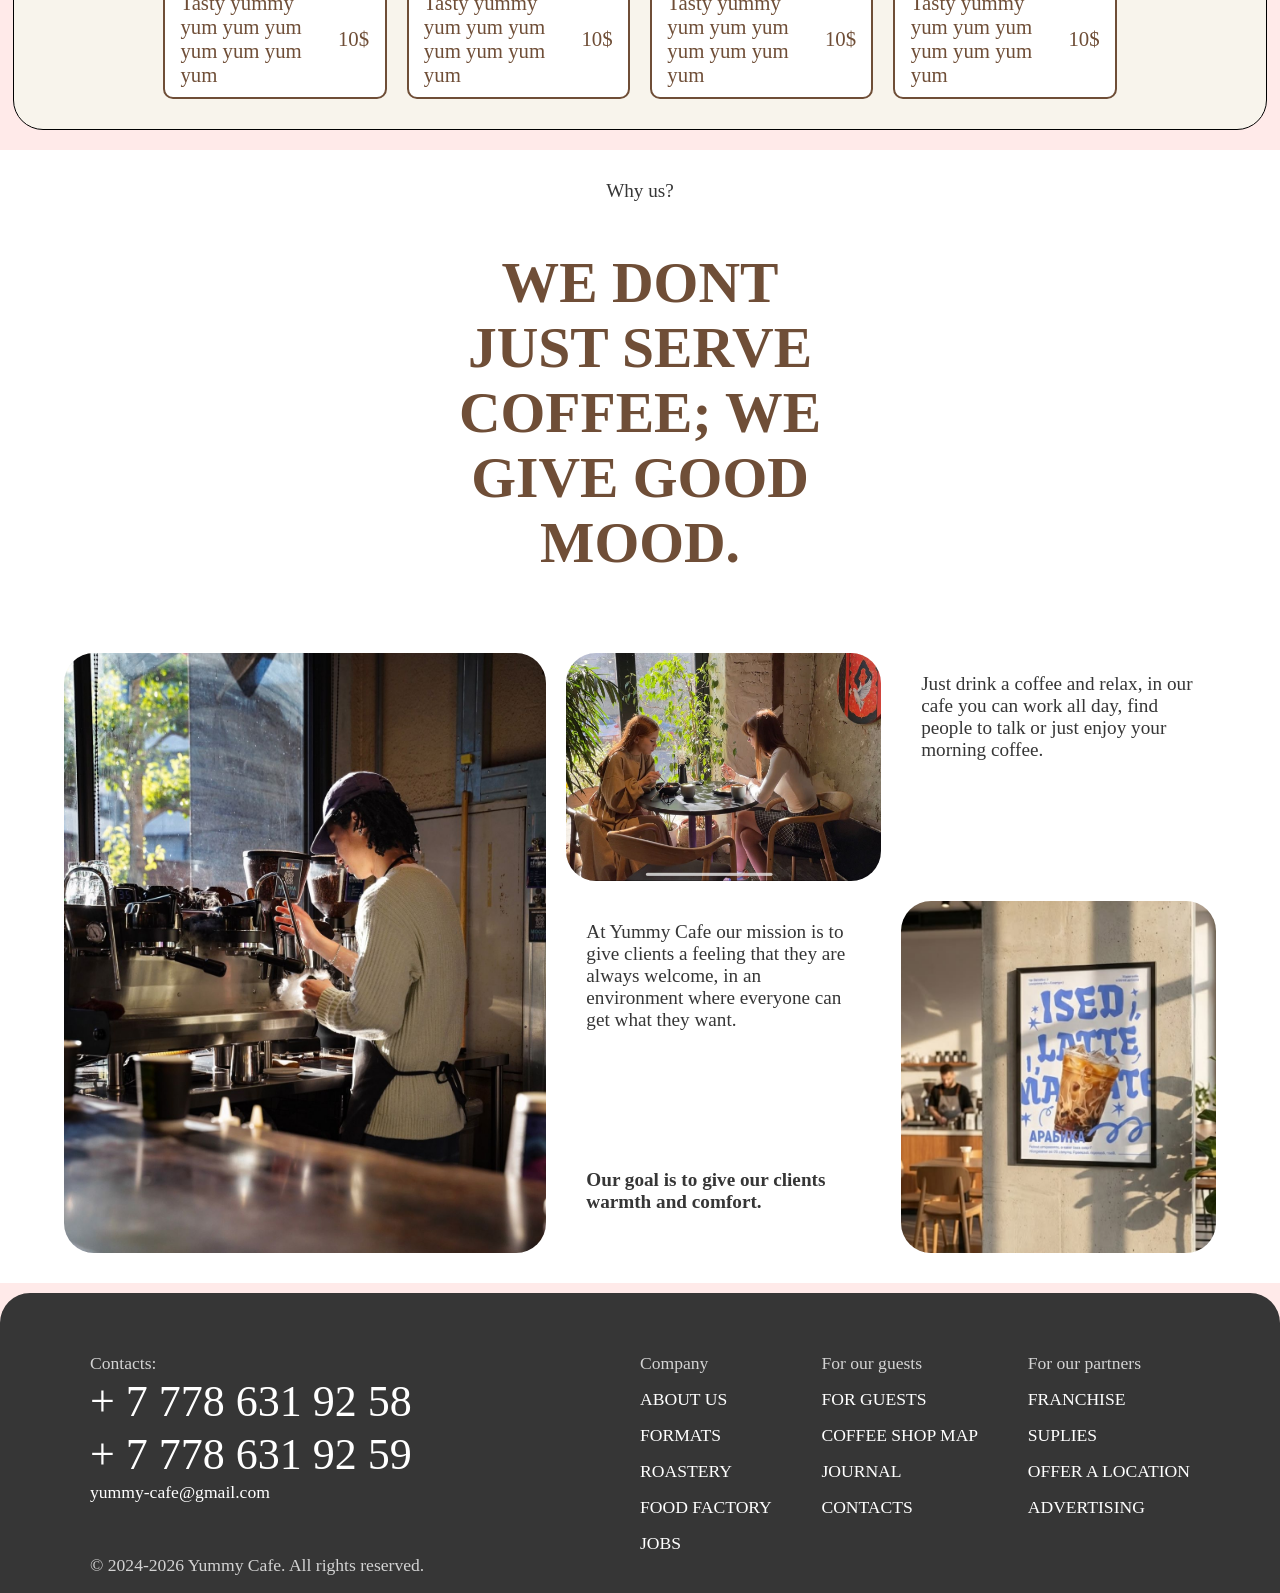
==== commit e9b74801: "assignment5-DOM" ====
--- a/index.html
+++ b/index.html
@@ -27,6 +27,7 @@
                 <a href="booking.html">Booking</a>
                 <a href="contact.html">Contact us</a>
                 <a href="register.html">Register</a>
+                <a href="interactions.html">Interactions</a>
 			</nav>
             <div class="book-now">
                 <a href="booking.html">BOOK NOW</a>
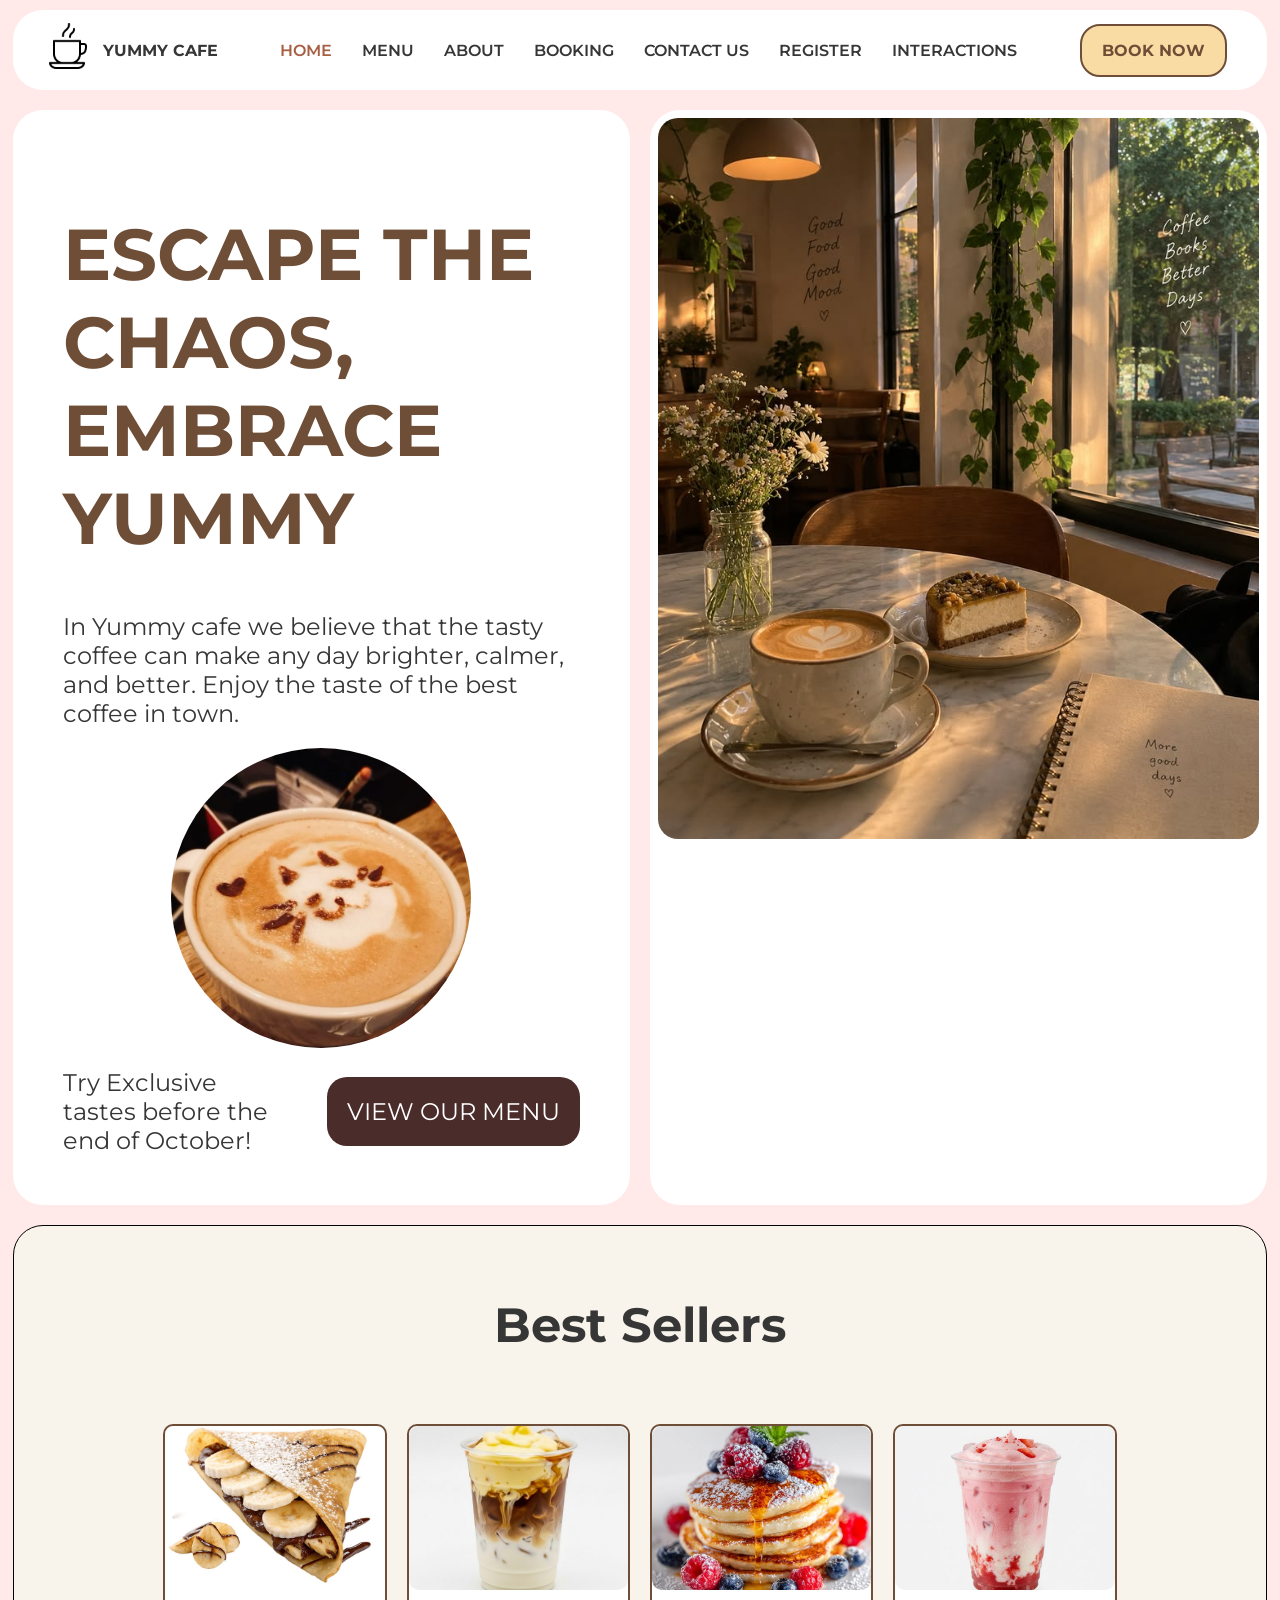
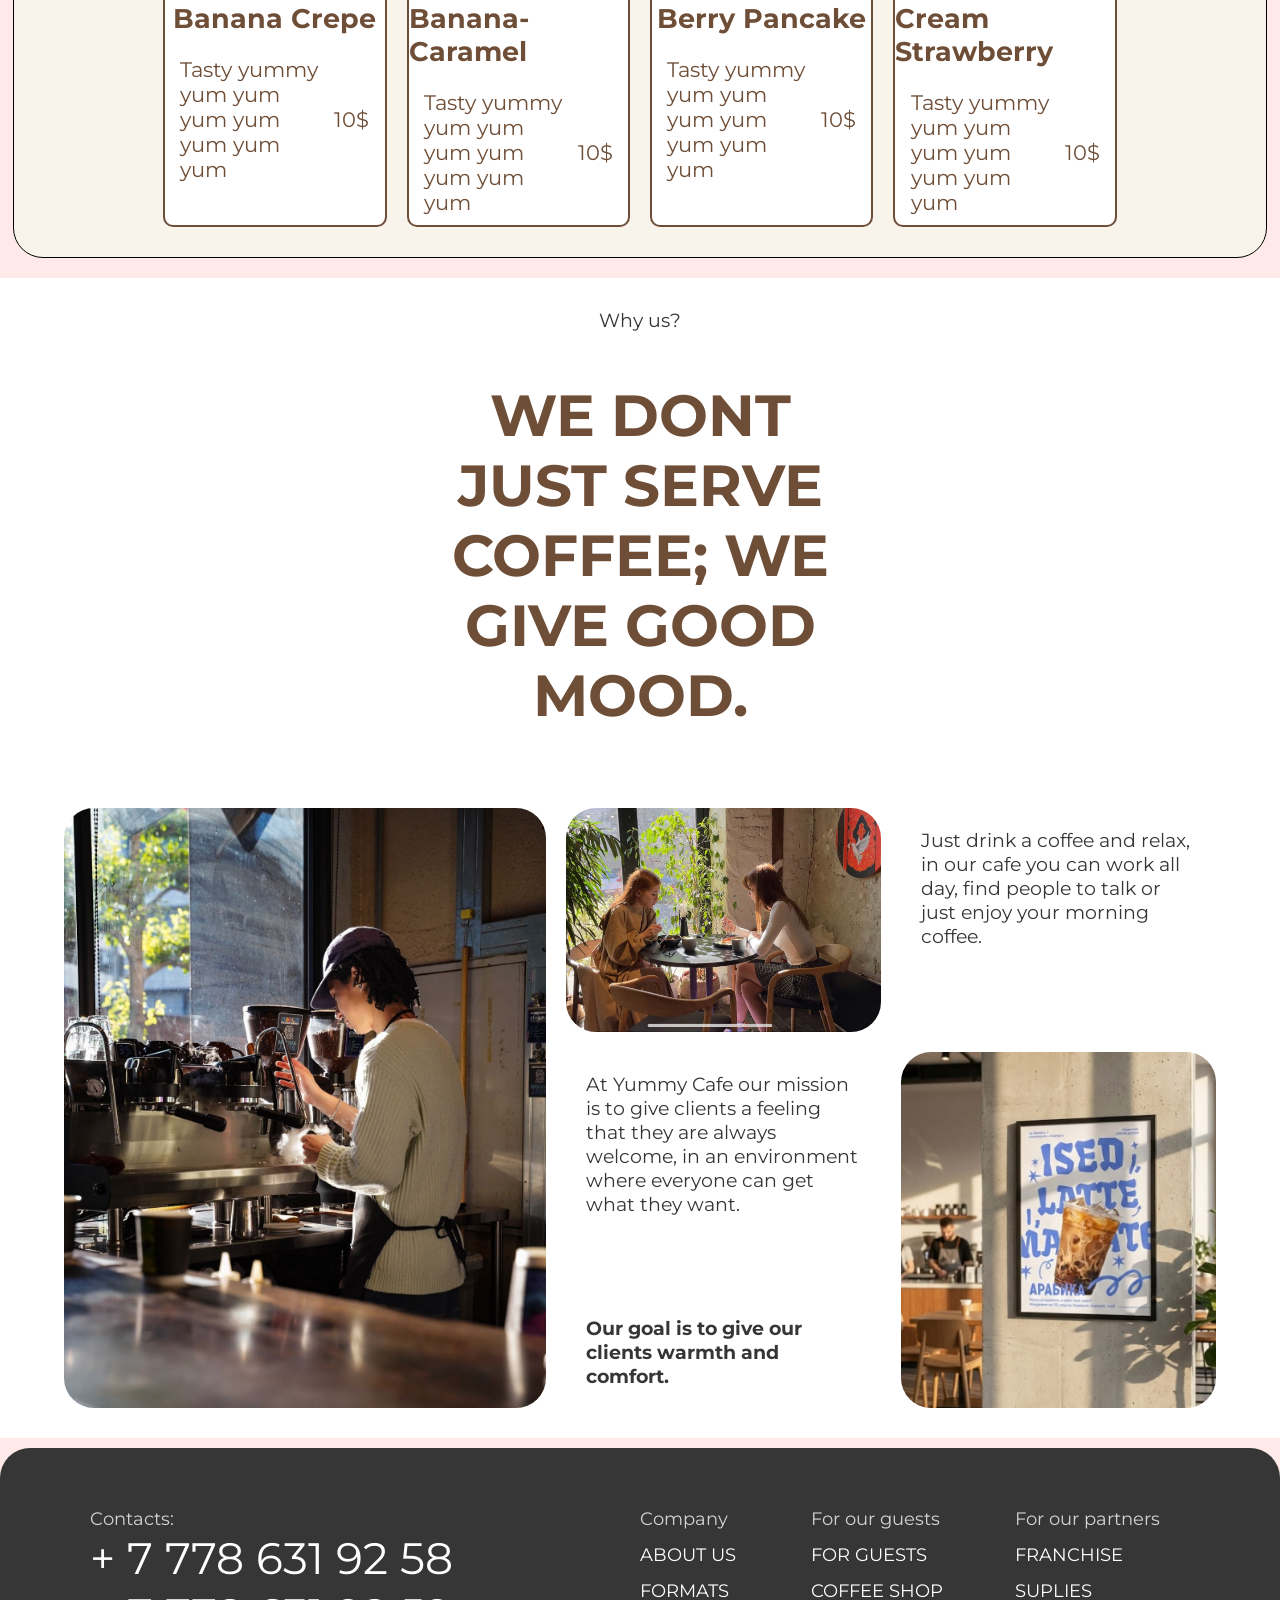
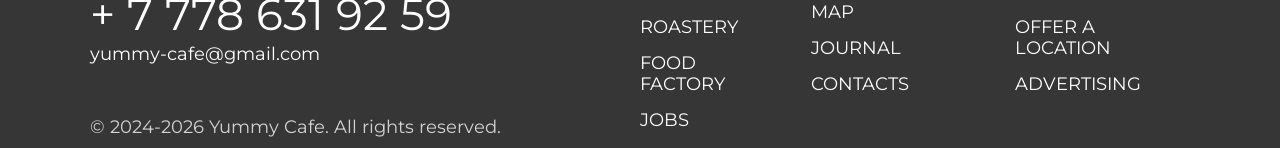
==== commit b01dbb19: "pre-all-changes-assignment-6" ====
--- a/index.html
+++ b/index.html
@@ -21,7 +21,7 @@
                 <p>YUMMY CAFE</p>
             </div>
 			<nav>
-				<a href="index.html">Home</a>
+				<a href="index.html" aria-current="page">Home</a>
                 <a href="menu.html">Menu</a>
                 <a href="about.html">About</a>
                 <a href="booking.html">Booking</a>
--- a/css/style.css
+++ b/css/style.css
@@ -12,6 +12,7 @@
     display: flex;
     flex-direction: column;
     align-items: center;
+    font-family: "Montserrat", sans-serif;
 }
 
 a {
@@ -41,7 +42,7 @@
     gap: 10px;
     align-items: center;
     width: 200px;
-    
+    font-weight: 700;
 }
 
 .header-icon > img {
@@ -54,6 +55,12 @@
 header > nav  {
     display: flex;
     gap: 30px;
+    font-weight: 600;
+
+}
+nav a:hover,
+nav a[aria-current="page"] {
+    color: #a65f43;
 }
 
 header > .book-now {
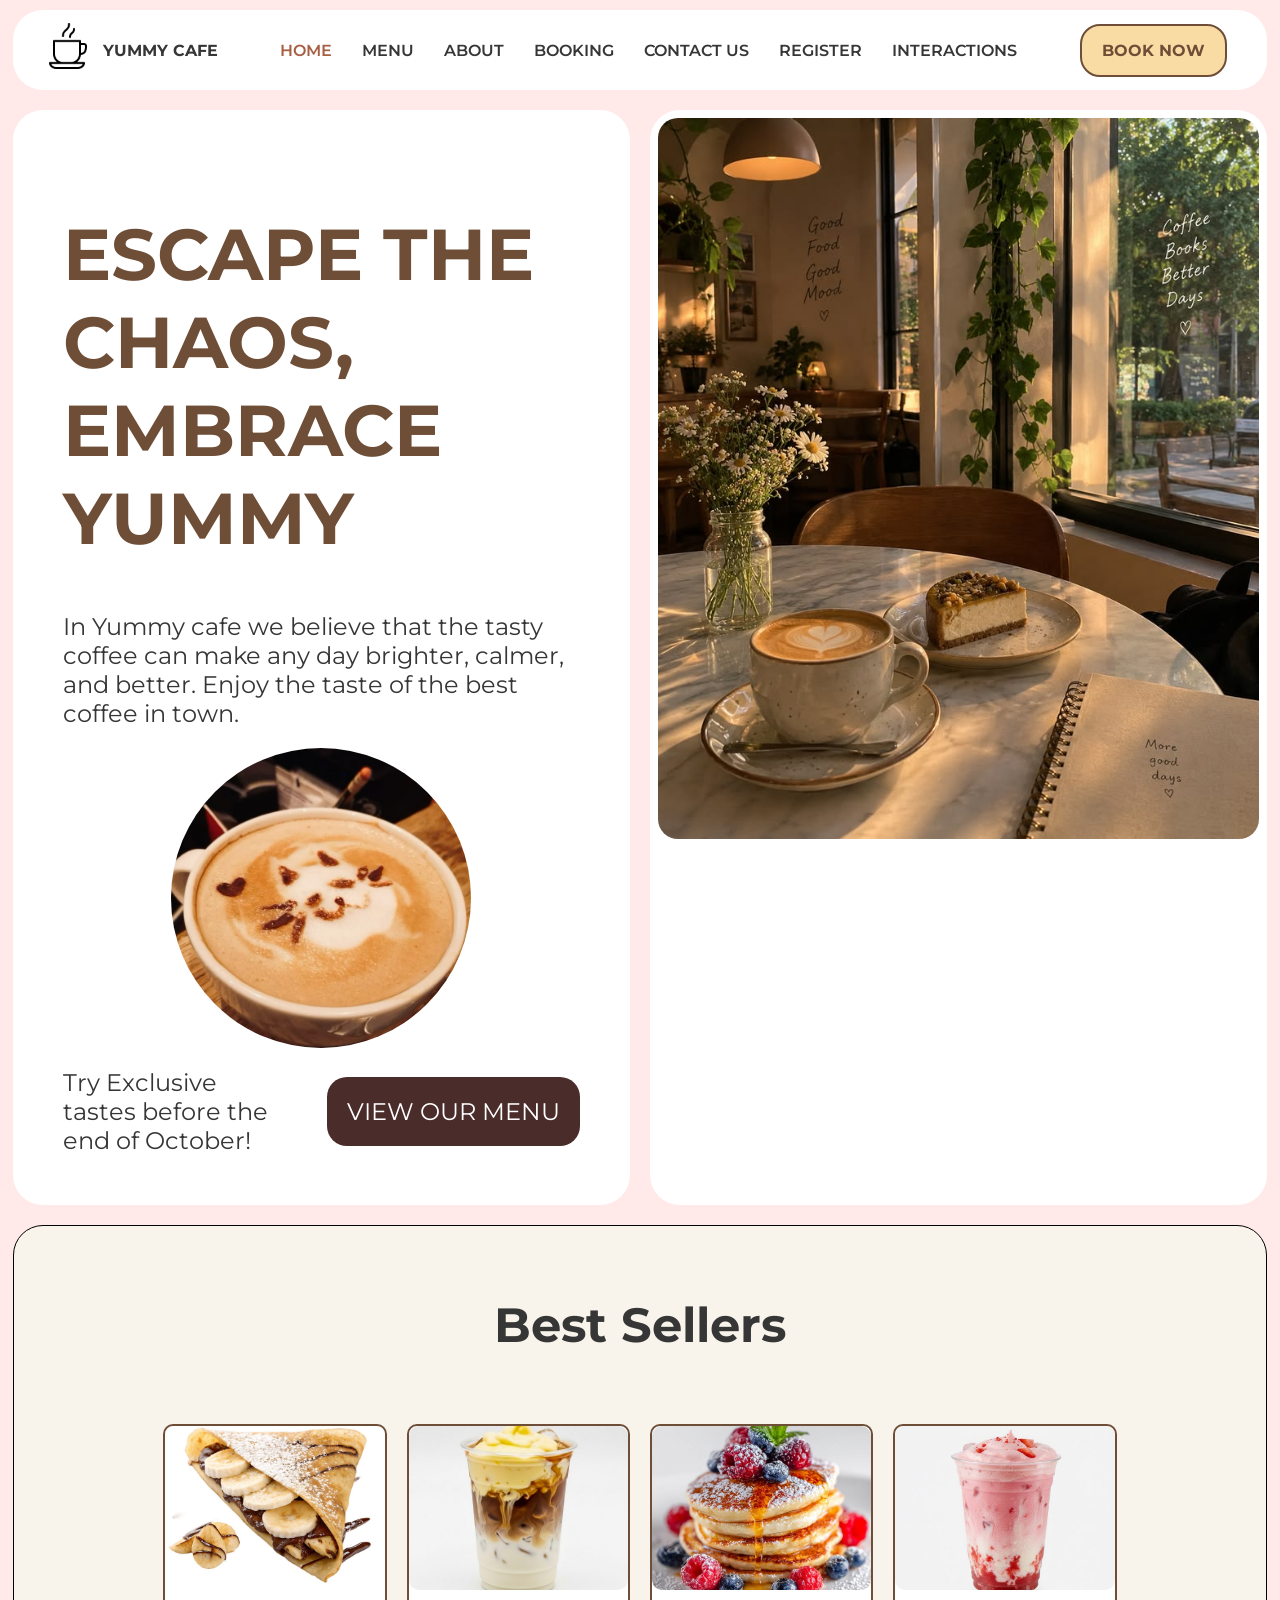
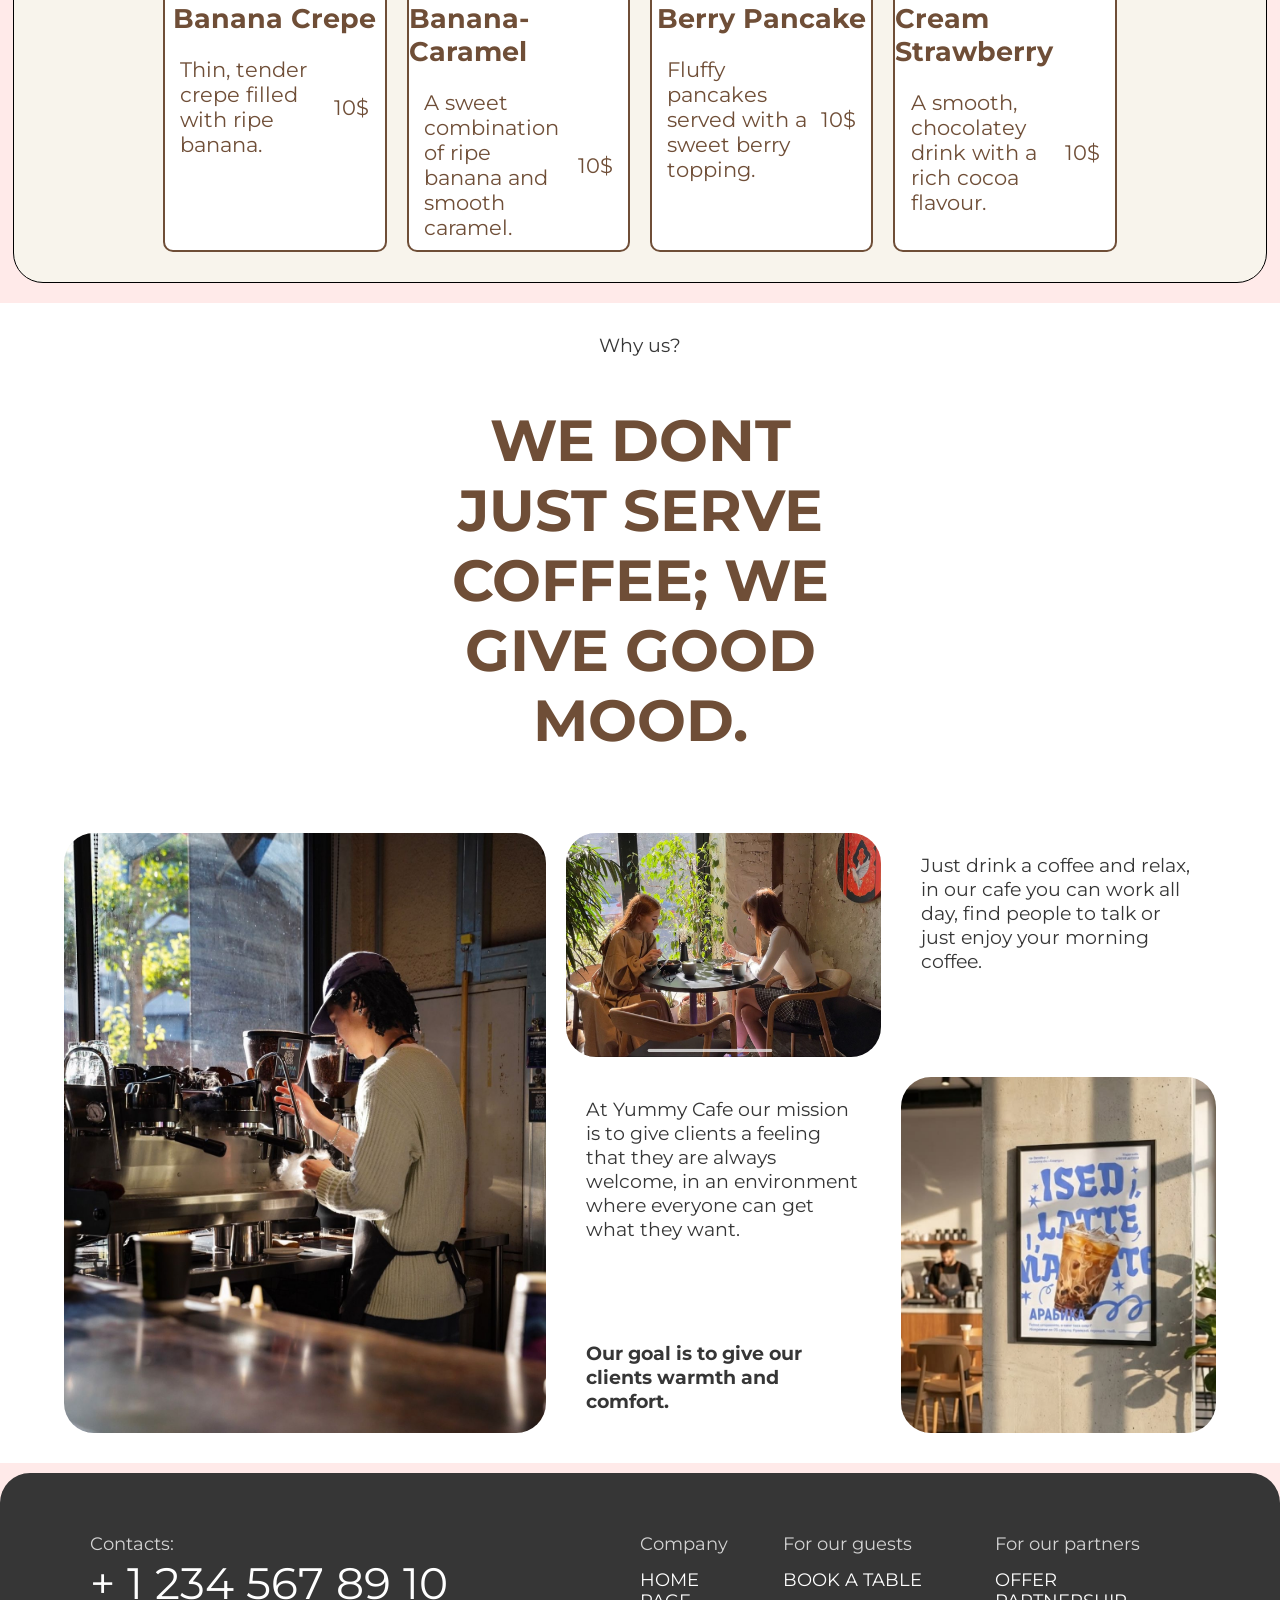
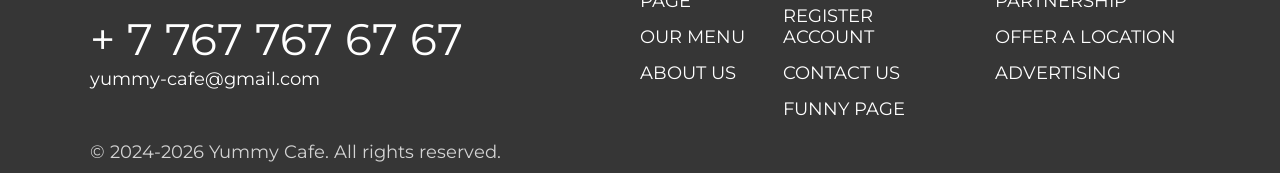
==== commit 6168bb96: "global footer changes" ====
--- a/index.html
+++ b/index.html
@@ -52,41 +52,41 @@
                 <h2>Best Sellers</h2>
                 <div class="menu-grid">
                     <div class="menu-item">
-                        <img src="images/menu/menu-img13.jpg" alt="cacao">
+                        <img src="images/menu/menu-img13.jpg" alt="Banana Crepe">
                         <div class="menu-desc">
                             <h3>Banana Crepe</h3>
                             <div class="menu-desc-1">
-                                <p class="menu-desc-text">Tasty yummy yum yum yum yum yum yum yum</p>
+                                <p class="menu-desc-text">Thin, tender crepe filled with ripe banana.</p>
                                 <p>10$</p>
                             </div>
                         </div>
                     </div>
                     <div class="menu-item">
-                        <img src="images/menu/menu-img7.jpg" alt="cacao">
+                        <img src="images/menu/menu-img7.jpg" alt="Banana-Caramel">
                         <div class="menu-desc">
                             <h3>Banana-Caramel</h3>
                             <div class="menu-desc-1">
-                                <p class="menu-desc-text">Tasty yummy yum yum yum yum yum yum yum</p>
+                                <p class="menu-desc-text">A sweet combination of ripe banana and smooth caramel.</p>
                                 <p>10$</p>
                             </div>
                         </div>
                     </div>
                     <div class="menu-item">
-                        <img src="images/menu/menu-img8.jpg" alt="cacao">
+                        <img src="images/menu/menu-img8.jpg" alt="Berry Pancake">
                         <div class="menu-desc">
                             <h3>Berry Pancake</h3>
                             <div class="menu-desc-1">
-                                <p class="menu-desc-text">Tasty yummy yum yum yum yum yum yum yum</p>
+                                <p class="menu-desc-text">Fluffy pancakes served with a sweet berry topping.</p>
                                 <p>10$</p>
                             </div>
                         </div>
                     </div>
                     <div class="menu-item">
-                        <img src="images/menu/menu-img3.jpg" alt="cacao">
+                        <img src="images/menu/menu-img3.jpg" alt="Cream Strawberry">
                         <div class="menu-desc">
                             <h3>Cream Strawberry</h3>
                             <div class="menu-desc-1">
-                                <p class="menu-desc-text">Tasty yummy yum yum yum yum yum yum yum</p>
+                                <p class="menu-desc-text">A smooth, chocolatey drink with a rich cocoa flavour.</p>
                                 <p>10$</p>
                             </div>
                         </div>
@@ -122,33 +122,30 @@
 		<footer>
 			<div class="footer-contacts">
                 <p>Contacts:</p>
-                <a href="tel:+77786319258">+ 7 778 631 92 58</a>
-                <a href="tel:+77786319258">+ 7 778 631 92 59</a>
+                <a href="tel:+77786319258">+ 1 234 567 89 10</a>
+                <a href="tel:+77786319258">+ 7 767 767 67 67</a>
                 <p id="yummy-cafe">yummy-cafe@gmail.com</p>
                 <p id="rights">© 2024-2026 Yummy Cafe. All rights reserved.</p>
             </div>
             <div class="footer-container">
                 <div class="footer-links">
                     <p>Company</p>
-                    <a href="http://" target="_blank" rel="noopener noreferrer">ABOUT US</a>
-                    <a href="http://" target="_blank" rel="noopener noreferrer">FORMATS</a>
-                    <a href="http://" target="_blank" rel="noopener noreferrer">ROASTERY</a>
-                    <a href="http://" target="_blank" rel="noopener noreferrer">FOOD FACTORY</a>
-                    <a href="http://" target="_blank" rel="noopener noreferrer">JOBS</a>
+                    <a href="index.html" >HOME PAGE</a>
+                    <a href="menu.html" >OUR MENU</a>
+                    <a href="about.html" >ABOUT US</a>
                 </div>
                 <div class="footer-links">
                     <p>For our guests</p>
-                    <a href="http://" target="_blank" rel="noopener noreferrer">FOR GUESTS</a>
-                    <a href="http://" target="_blank" rel="noopener noreferrer">COFFEE SHOP MAP</a>
-                    <a href="http://" target="_blank" rel="noopener noreferrer">JOURNAL</a>
-                    <a href="http://" target="_blank" rel="noopener noreferrer">CONTACTS</a>
+                    <a href="booking.html" >BOOK A TABLE</a>
+                    <a href="register.html" >REGISTER ACCOUNT</a>
+                    <a href="contact.html" >CONTACT US</a>
+                    <a href="interactions.html" >FUNNY PAGE</a>
                 </div>
                 <div class="footer-links">
                     <p>For our partners</p>
-                    <a href="http://" target="_blank" rel="noopener noreferrer">FRANCHISE</a>
-                    <a href="http://" target="_blank" rel="noopener noreferrer">SUPLIES</a>
-                    <a href="http://" target="_blank" rel="noopener noreferrer">OFFER A LOCATION</a>
-                    <a href="http://" target="_blank" rel="noopener noreferrer">ADVERTISING</a>
+                    <a href="contact.html" >OFFER PARTNERSHIP</a>
+                    <a href="contact.html" >OFFER A LOCATION</a>
+                    <a href="contact.html" >ADVERTISING</a>
                 </div>
             </div>
 		</footer>
--- a/css/style.css
+++ b/css/style.css
@@ -60,6 +60,10 @@
 }
 nav a:hover,
 nav a[aria-current="page"] {
+    color: #a65f43;
+}
+
+footer a:hover {
     color: #a65f43;
 }
 
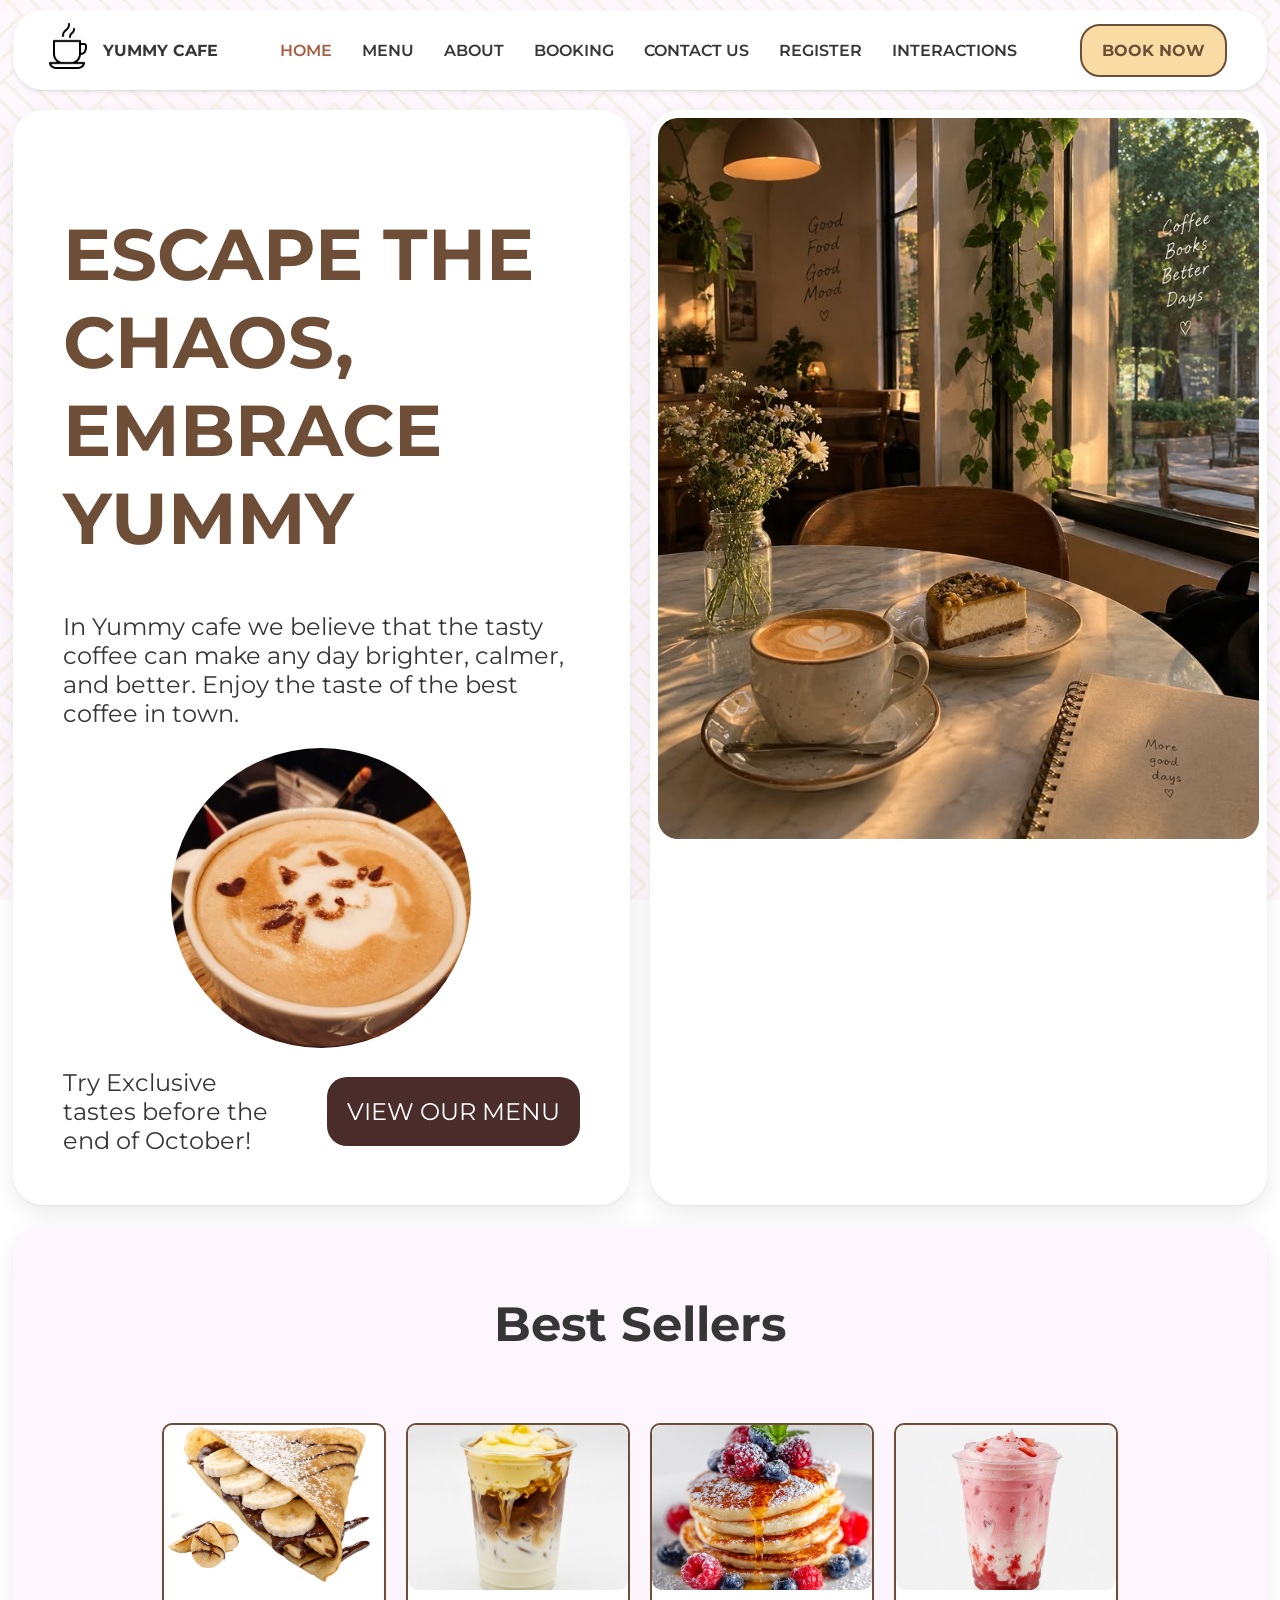
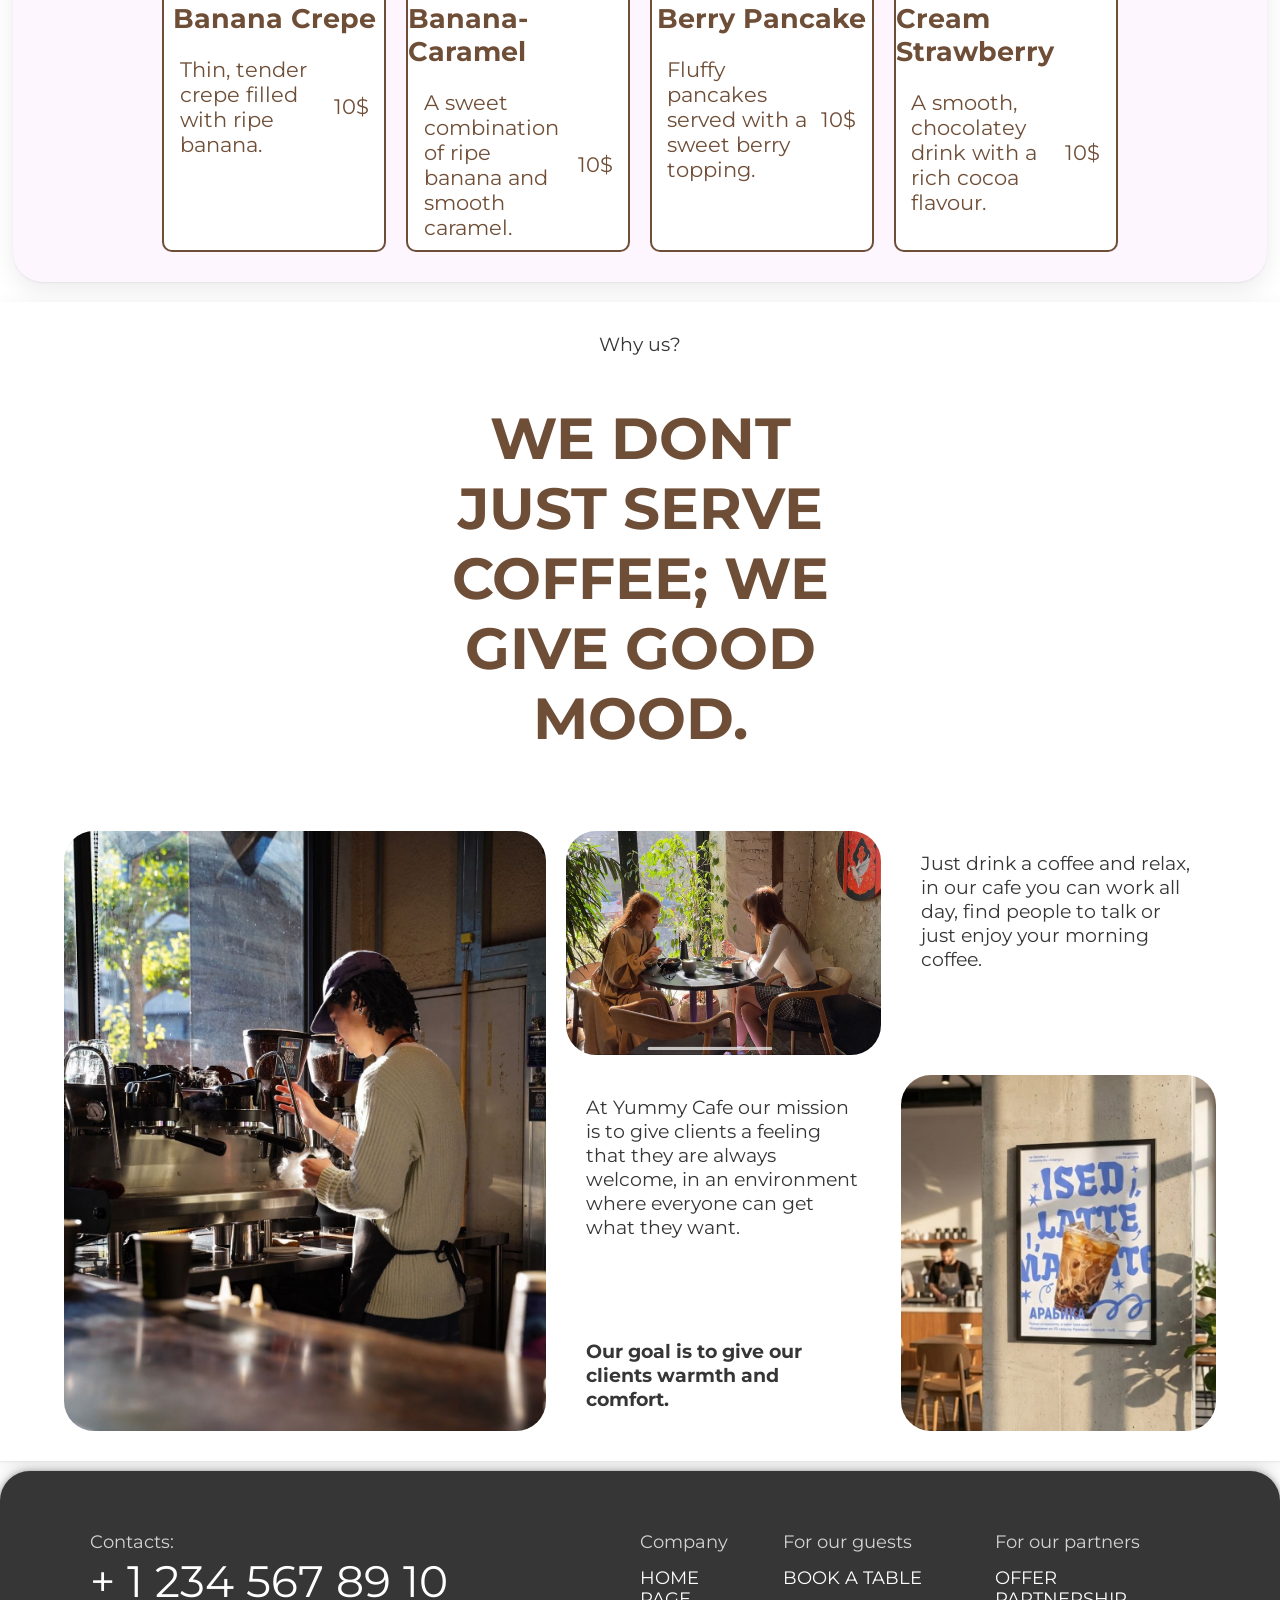
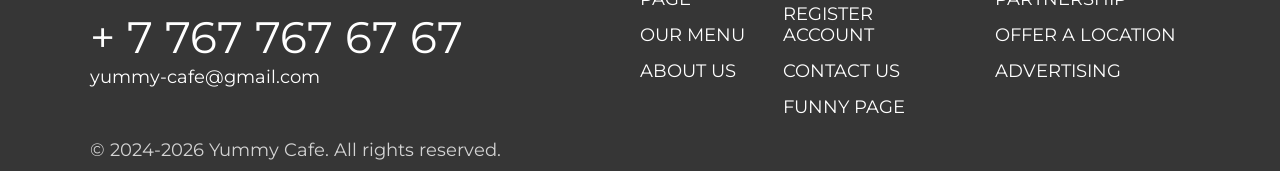
==== commit c15b824e: "background, shadows, max-width, about page" ====
--- a/index.html
+++ b/index.html
@@ -15,7 +15,7 @@
         
 	</head>
 	<body>
-		<header>
+		<header class="shadow-custom-sm">
 			<div class="header-icon">
                 <img src="images/icon-image.jpg" alt="cafe-icon">
                 <p>YUMMY CAFE</p>
@@ -35,7 +35,7 @@
 		</header>
 		<main>
 			<section class="hero-section">
-                <article class="hero-article hero-1">
+                <article class="hero-article hero-1 shadow-custom-md">
 					<h1>ESCAPE THE CHAOS, EMBRACE YUMMY</h1>
 					<p>In Yummy cafe we believe that the tasty coffee can make any day brighter, calmer, and better. Enjoy the taste of the best coffee in town.</p>
 					<img src="images/index/index-img1.jpg" alt="tasty coffee">
@@ -44,11 +44,11 @@
 						<a class="button-link" href="menu.html">View Our Menu</a>
 					</div>
 				</article>
-                <article class="hero-article hero-2">
+                <article class="hero-article hero-2 shadow-custom-md">
 					<img src="images/index/index-img2.jpg" alt="cafe img">
 				</article>
             </section>
-			<section class="best-sellers section">
+			<section class="best-sellers section shadow-custom-md">
                 <h2>Best Sellers</h2>
                 <div class="menu-grid">
                     <div class="menu-item">
@@ -93,7 +93,7 @@
                     </div>
                 </div>
             </section>
-			<section class="why-us">
+			<section class="why-us shadow-custom-md">
                 <p>Why us?</p>
 				<h2>WE DONT JUST SERVE COFFEE; WE GIVE GOOD MOOD.</h2>
 				<div class="why-us-grid">
@@ -119,7 +119,7 @@
             </section>
 			
 		</main>
-		<footer>
+		<footer class="shadow-custom-footer">
 			<div class="footer-contacts">
                 <p>Contacts:</p>
                 <a href="tel:+77786319258">+ 1 234 567 89 10</a>
--- a/css/style.css
+++ b/css/style.css
@@ -13,6 +13,23 @@
     flex-direction: column;
     align-items: center;
     font-family: "Montserrat", sans-serif;
+    /* background-image: url(../images/cute-bc-3.jpg);
+    background: linear-gradient(
+            rgba(0, 0, 0, 0.6),
+            rgba(0, 0, 0, 0.6)
+        ); */
+    background:
+    linear-gradient(
+        to bottom,
+        rgba(255, 192, 247, 0.1),
+        rgba(255, 192, 247, 0.1)
+    ),
+    url("../images/bc-2.jpg") center / auto repeat;
+    background-attachment: fixed;
+    /* background-size: auto;
+    background-position: center;
+    background-repeat: repeat; */
+
 }
 
 a {
@@ -143,3 +160,42 @@
     gap: 20px;
     font-size: 1.1em;
 }
+
+.shadow-custom-sm {
+    box-shadow:
+        0 1px 2px rgba(0, 0, 0, 0.06),
+        0 2px 6px rgba(0, 0, 0, 0.08);
+}
+
+.shadow-custom-md {
+    box-shadow:
+        0 1px 2px rgba(0, 0, 0, 0.06),
+        0 8px 24px rgba(0, 0, 0, 0.08);
+}
+
+.shadow-custom {
+    box-shadow:
+        0 2px 6px rgba(0, 0, 0, 0.06),
+        0 6px 8px rgba(0, 0, 0, 0.08);
+}
+
+.shadow-custom-lg {
+    box-shadow:
+        0 2px 4px rgba(0, 0, 0, 0.06),
+        0 16px 40px rgba(0, 0, 0, 0.12);
+}
+
+.shadow-custom-footer {
+    box-shadow:
+        0 1px 4px rgba(0, 0, 0, 0.26),
+        0 1px 12px rgba(0, 0, 0, 0.38);
+}
+
+.max-width {
+    max-width: 1000px;
+    margin-bottom: 20px;
+}
+.max-width-12 {
+    max-width: 1200px;
+    margin-bottom: 20px;
+}
--- a/css/index.css
+++ b/css/index.css
@@ -189,8 +189,8 @@
 }
 
 .best-sellers {
-    background-color: #f8f4ec;
-    border: 1px solid black;
+    background-color: #fef6ff;
+    /* border: 1px solid black; */
 }
 
 .best-sellers h2 {
--- a/css/responsive.css
+++ b/css/responsive.css
@@ -150,7 +150,7 @@
 
 /* MOBILE: up to 767px */
 
-@media (max-width: 47.99rem) {
+@media (max-width: 64rem) {
 
     /* General */
     body {
@@ -880,7 +880,7 @@
     .history-grid p,
     .gallery-grid p,
     .plans-grid p {
-        font-size: 1.4em;
+        font-size: 0.7em;
     }
 
     .history-grid-1 img,
@@ -898,7 +898,7 @@
     .history-grid,
     .gallery-grid,
     .plans-grid {
-        width: 80%;
+        width: 90%;
     }
 
     .history-grid {
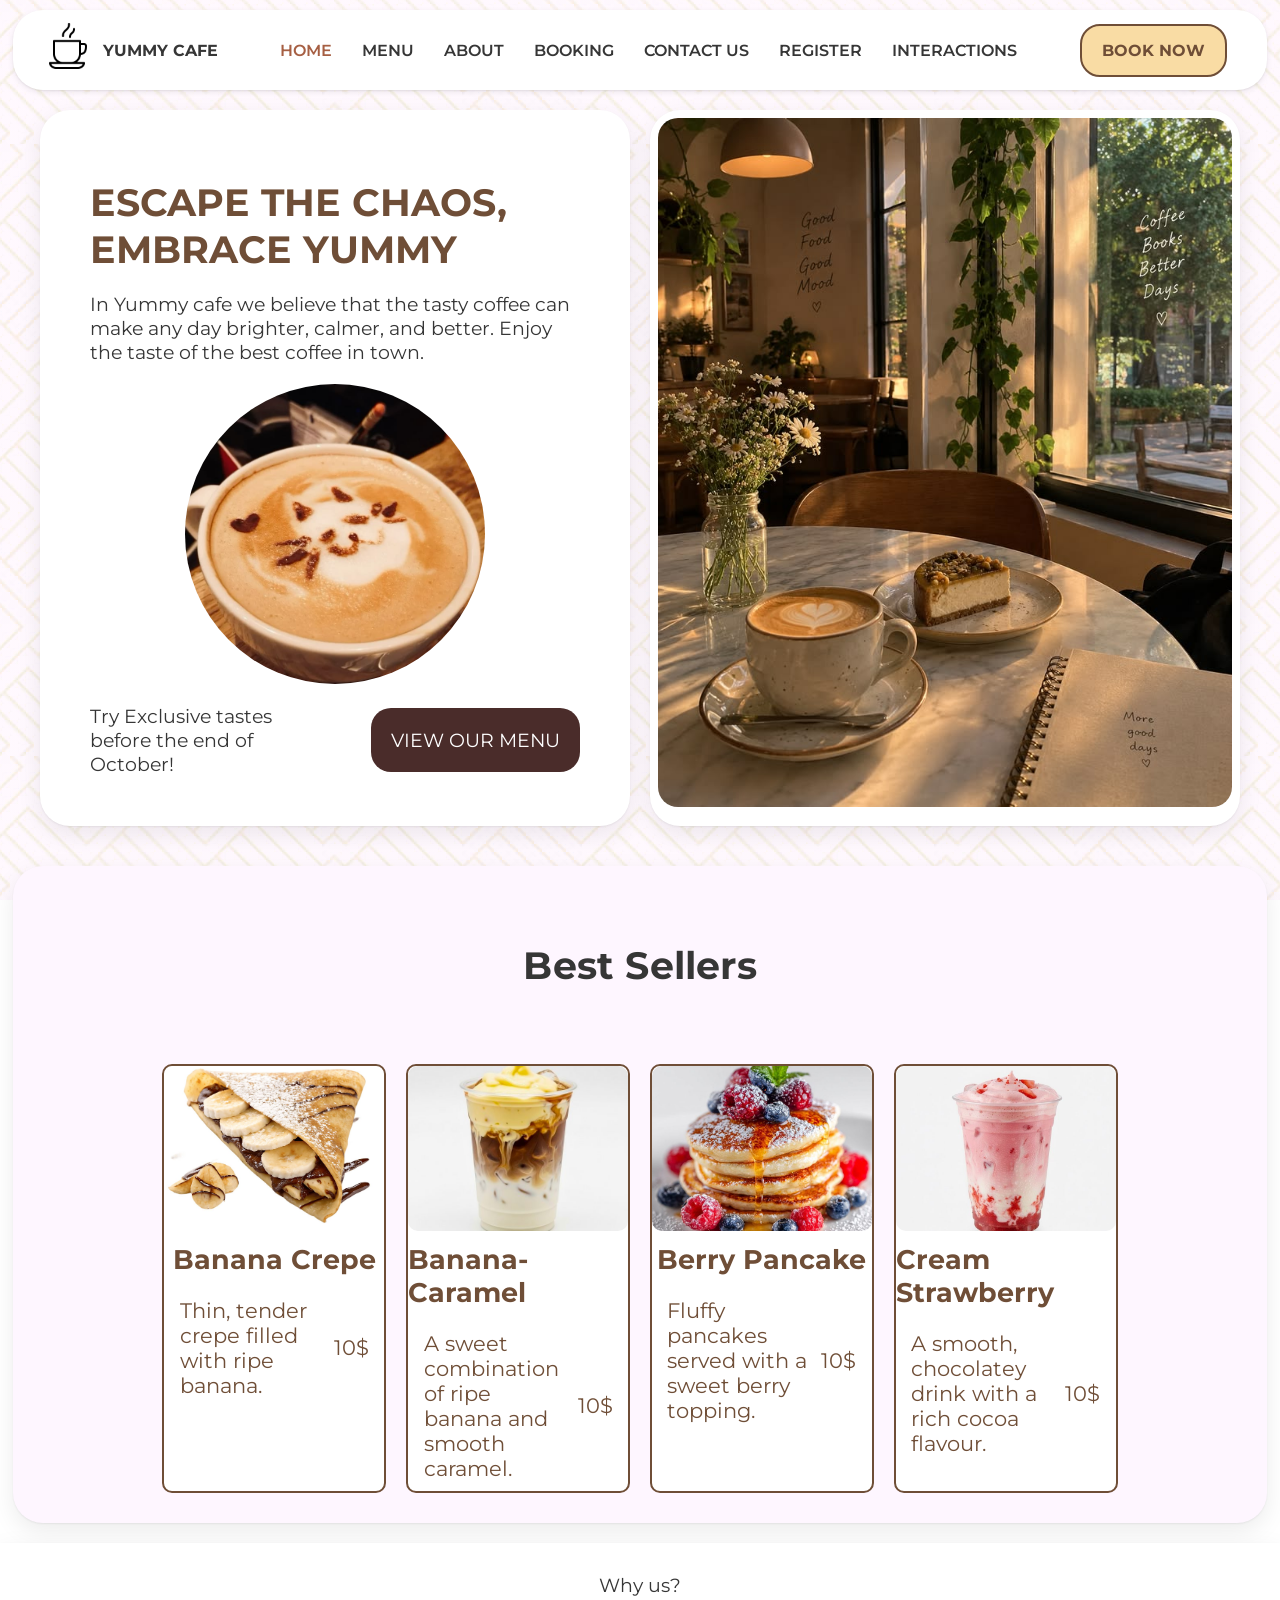
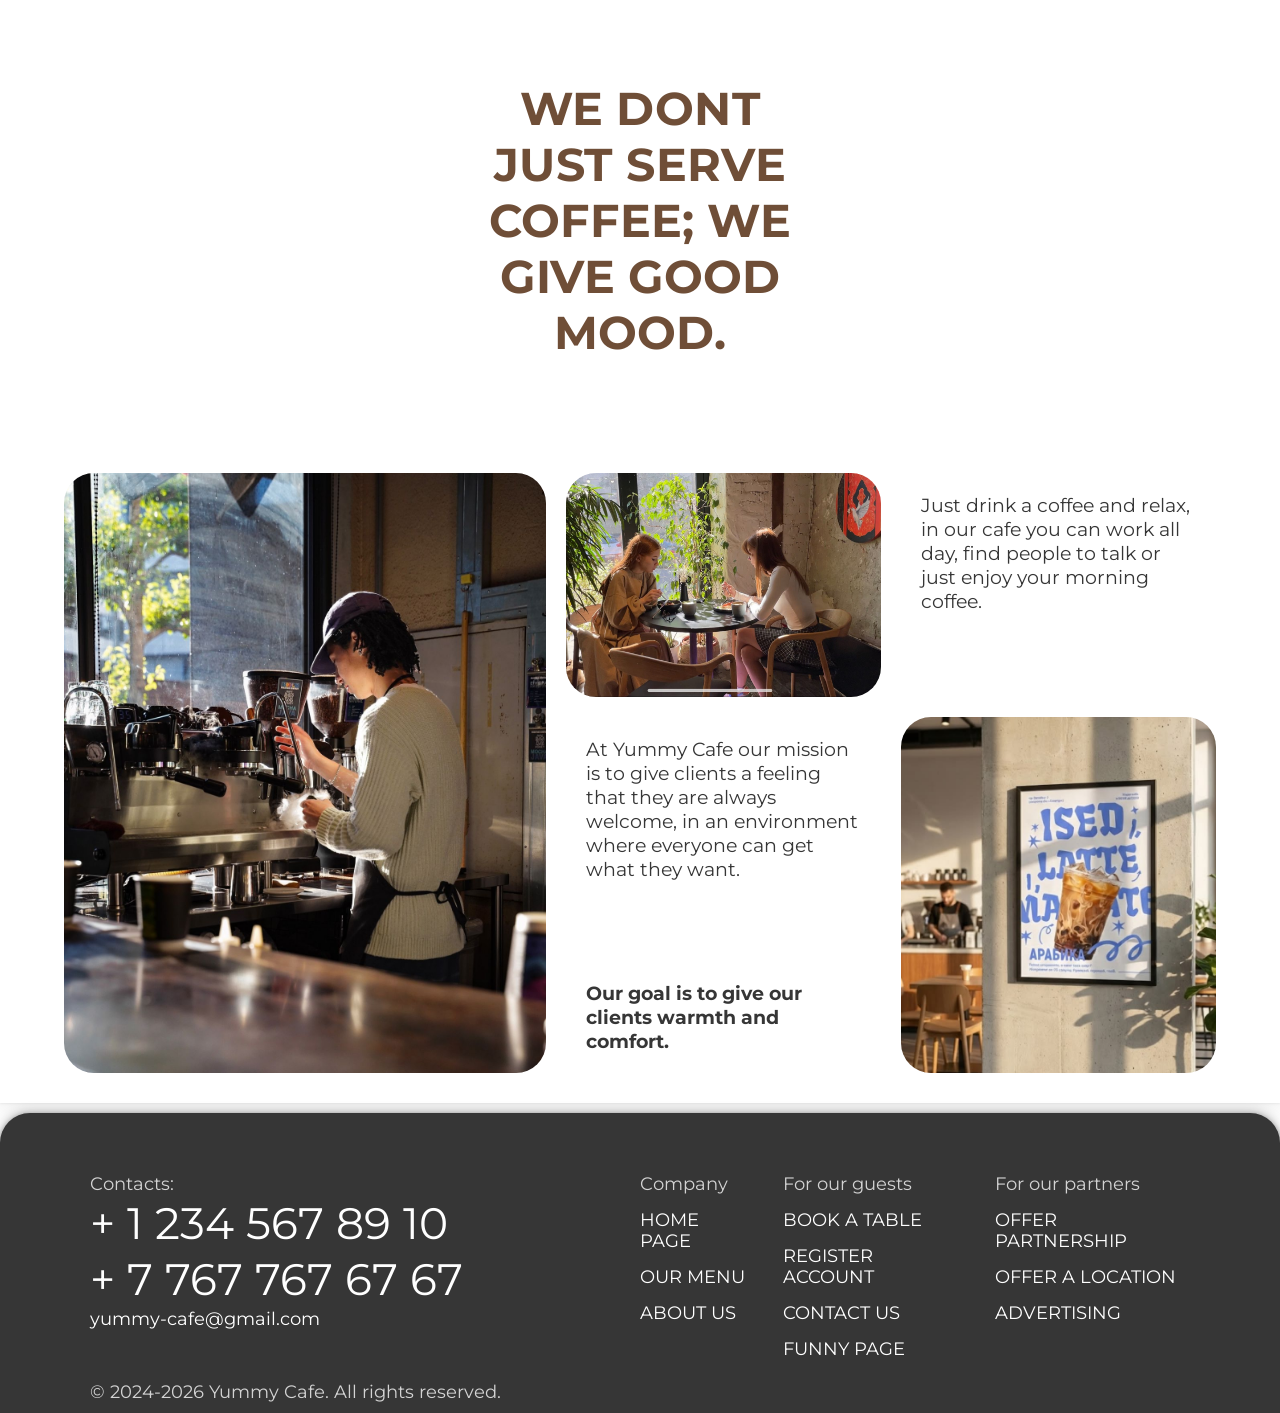
==== commit c3a3b9aa: "changed index page sizes" ====
--- a/index.html
+++ b/index.html
@@ -34,7 +34,7 @@
             </div>
 		</header>
 		<main>
-			<section class="hero-section">
+			<section class="hero-section max-width-12">
                 <article class="hero-article hero-1 shadow-custom-md">
 					<h1>ESCAPE THE CHAOS, EMBRACE YUMMY</h1>
 					<p>In Yummy cafe we believe that the tasty coffee can make any day brighter, calmer, and better. Enjoy the taste of the best coffee in town.</p>
--- a/css/index.css
+++ b/css/index.css
@@ -243,8 +243,8 @@
 }
 
 h1 {
-    font-size: 3em;
-    margin: 50px 0;
+    font-size: 2em;
+    margin: 0.5em 0;
 }
 
 .best-sellers h2 {
--- a/css/responsive.css
+++ b/css/responsive.css
@@ -112,7 +112,7 @@
 
     .hero-1 {
         padding: 50px;
-        font-size: 1.5em;
+        font-size: 1.2em;
     }
 
     .hero-1 img {
@@ -694,6 +694,7 @@
     h2 {
         font-size: 3em;
         margin-left: 10%;
+        transform: scale(0.8);
     }
 }
 
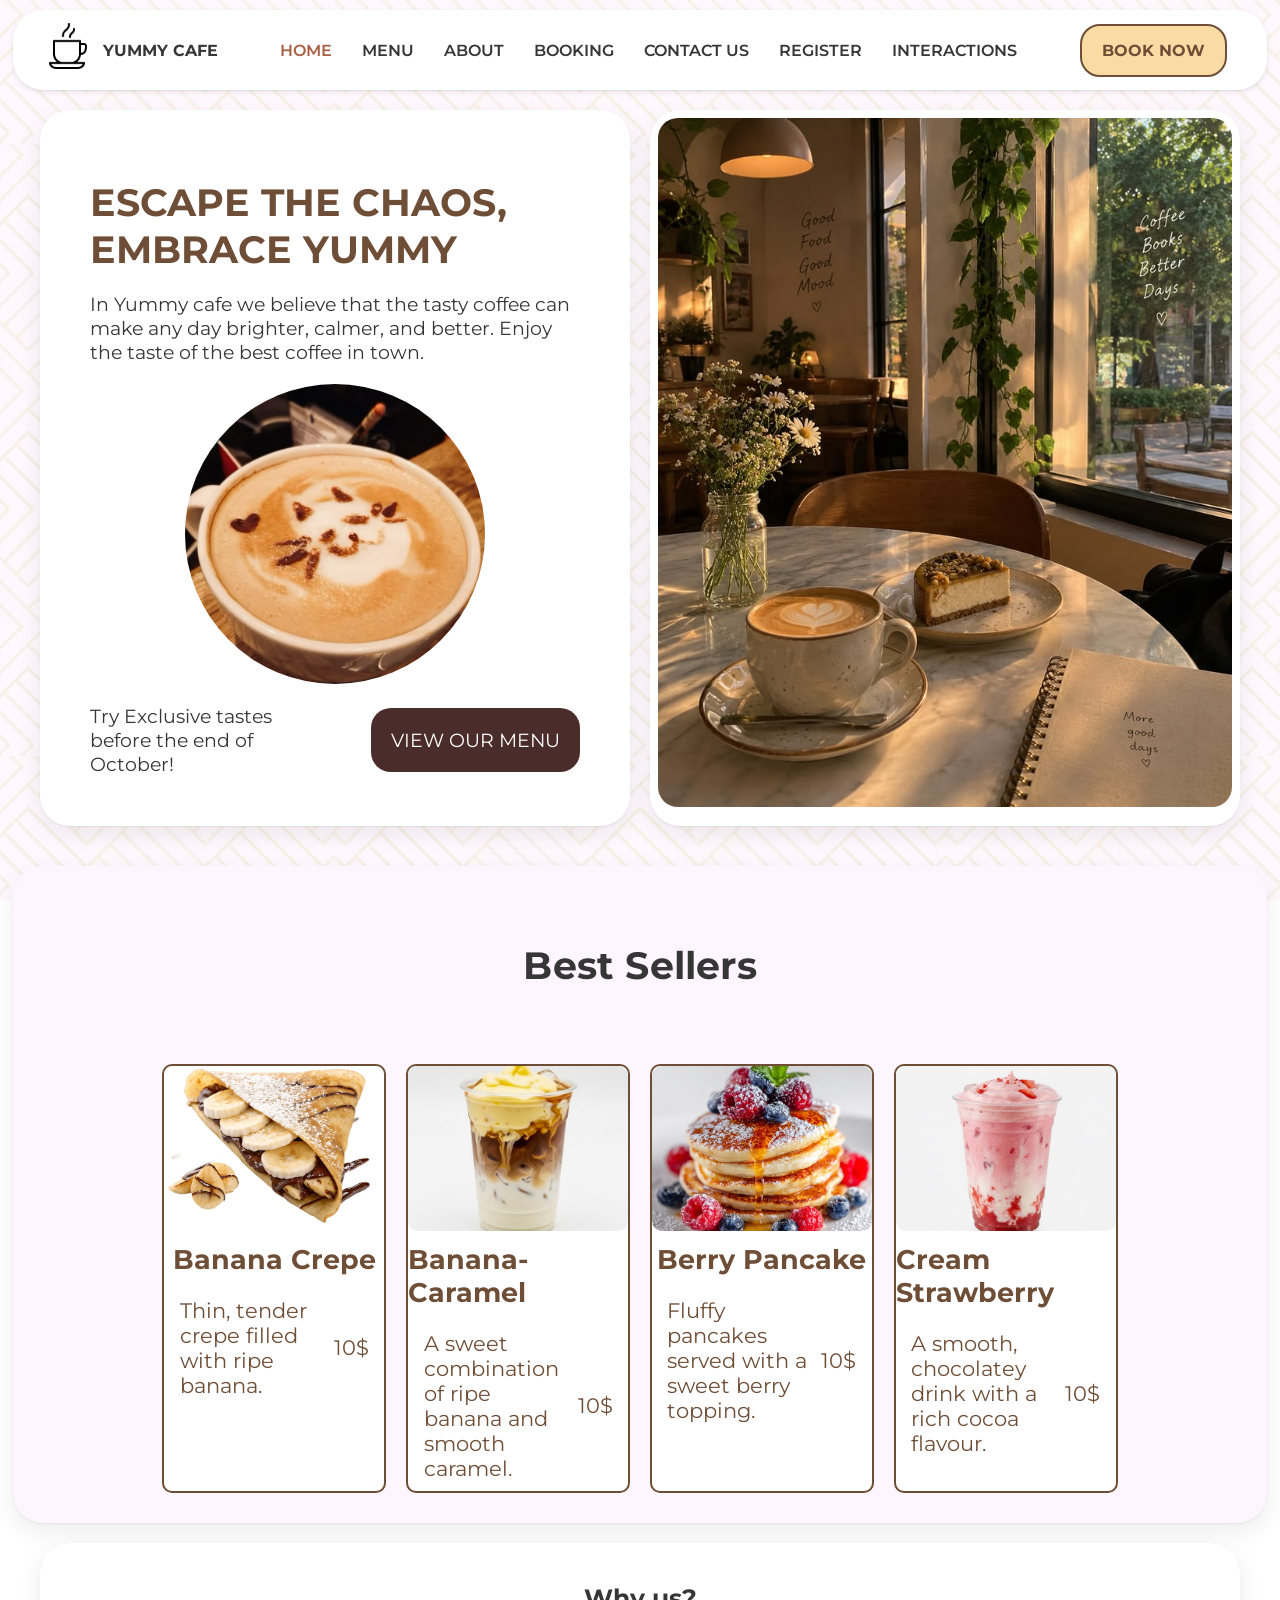
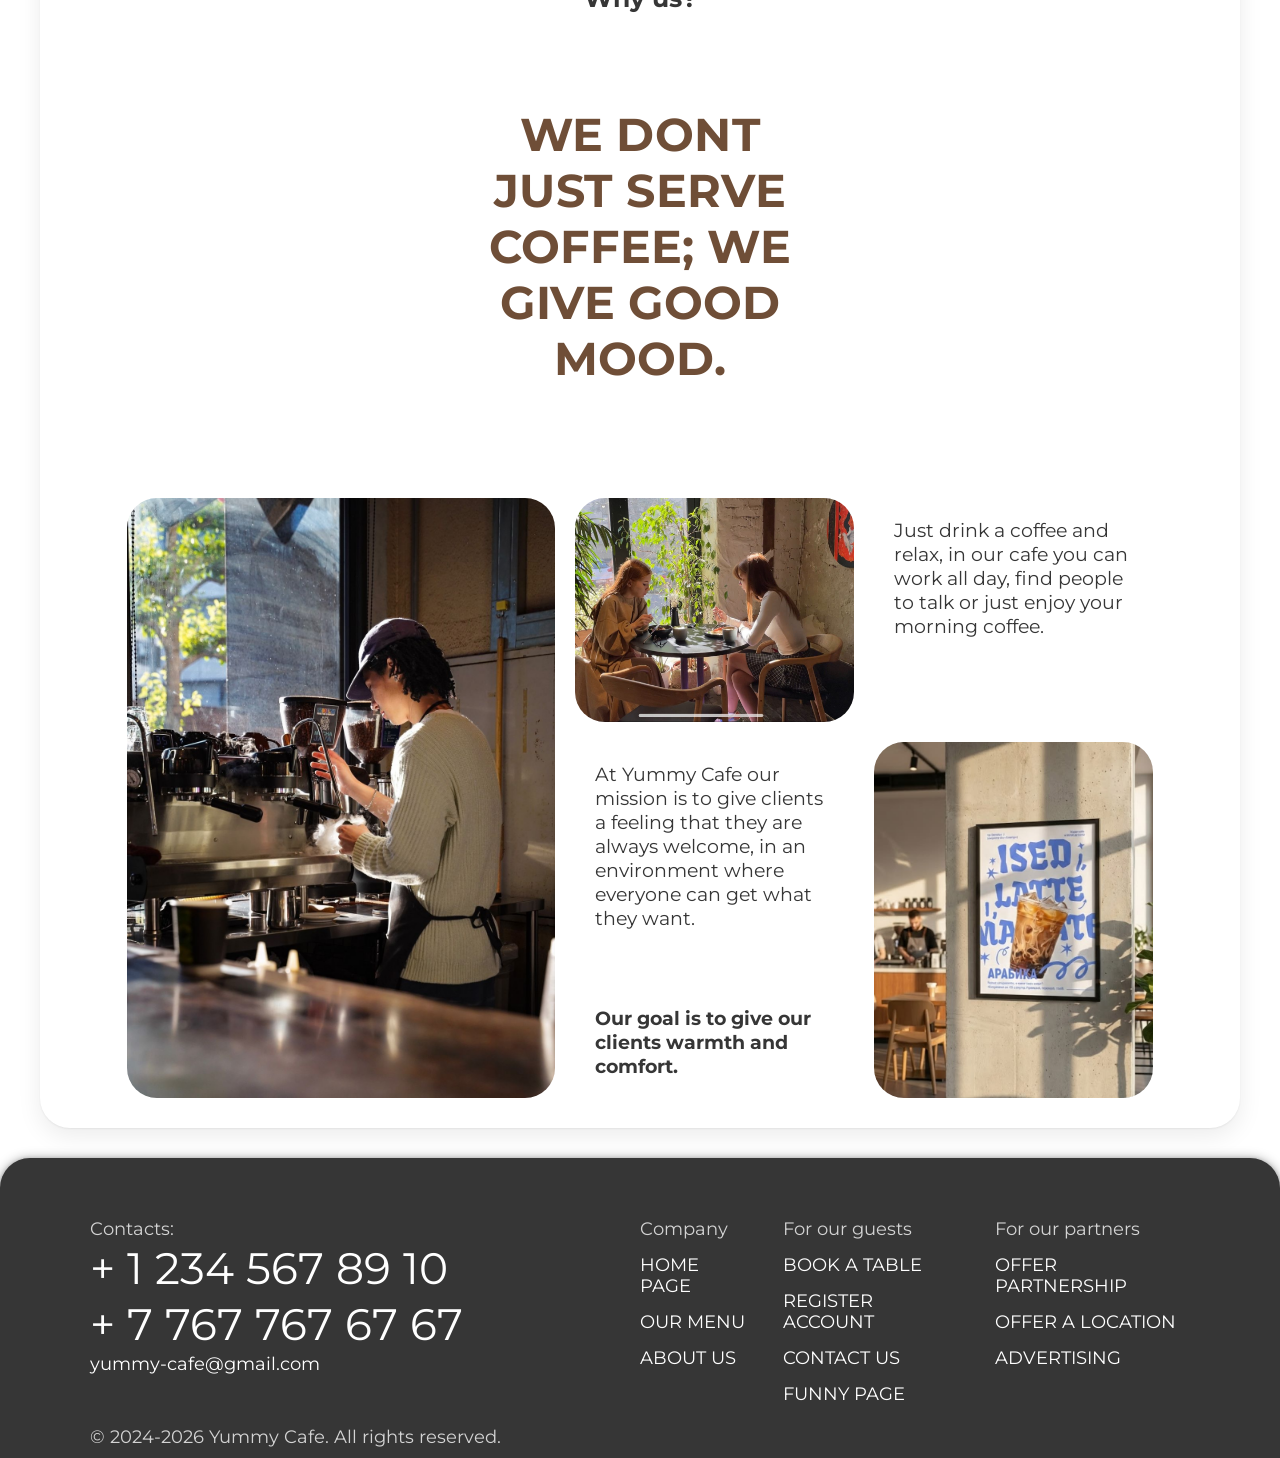
==== commit 5974111d: "max-width to index, why us section" ====
--- a/index.html
+++ b/index.html
@@ -93,8 +93,8 @@
                     </div>
                 </div>
             </section>
-			<section class="why-us shadow-custom-md">
-                <p>Why us?</p>
+			<section class="why-us shadow-custom-md max-width-12 section">
+                <h3>Why us?</h3>
 				<h2>WE DONT JUST SERVE COFFEE; WE GIVE GOOD MOOD.</h2>
 				<div class="why-us-grid">
 					<div class="grid-item-1">
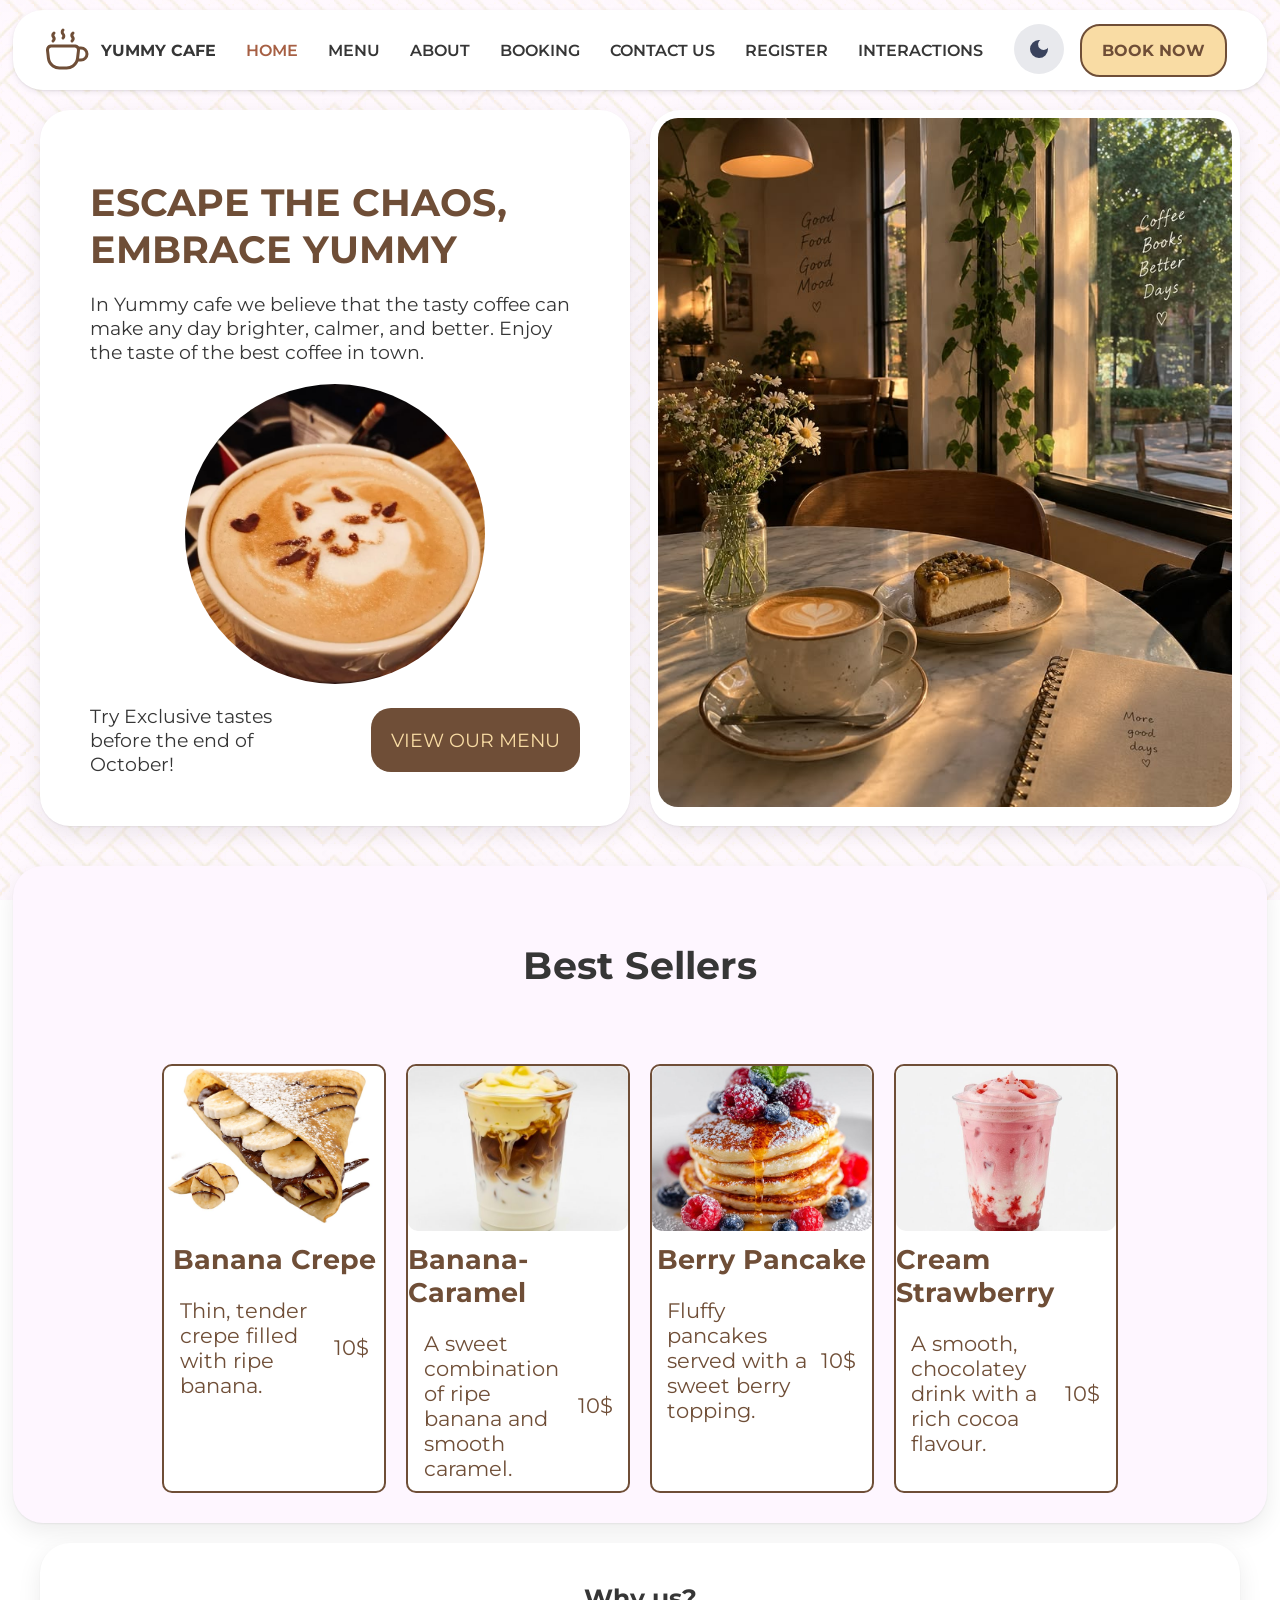
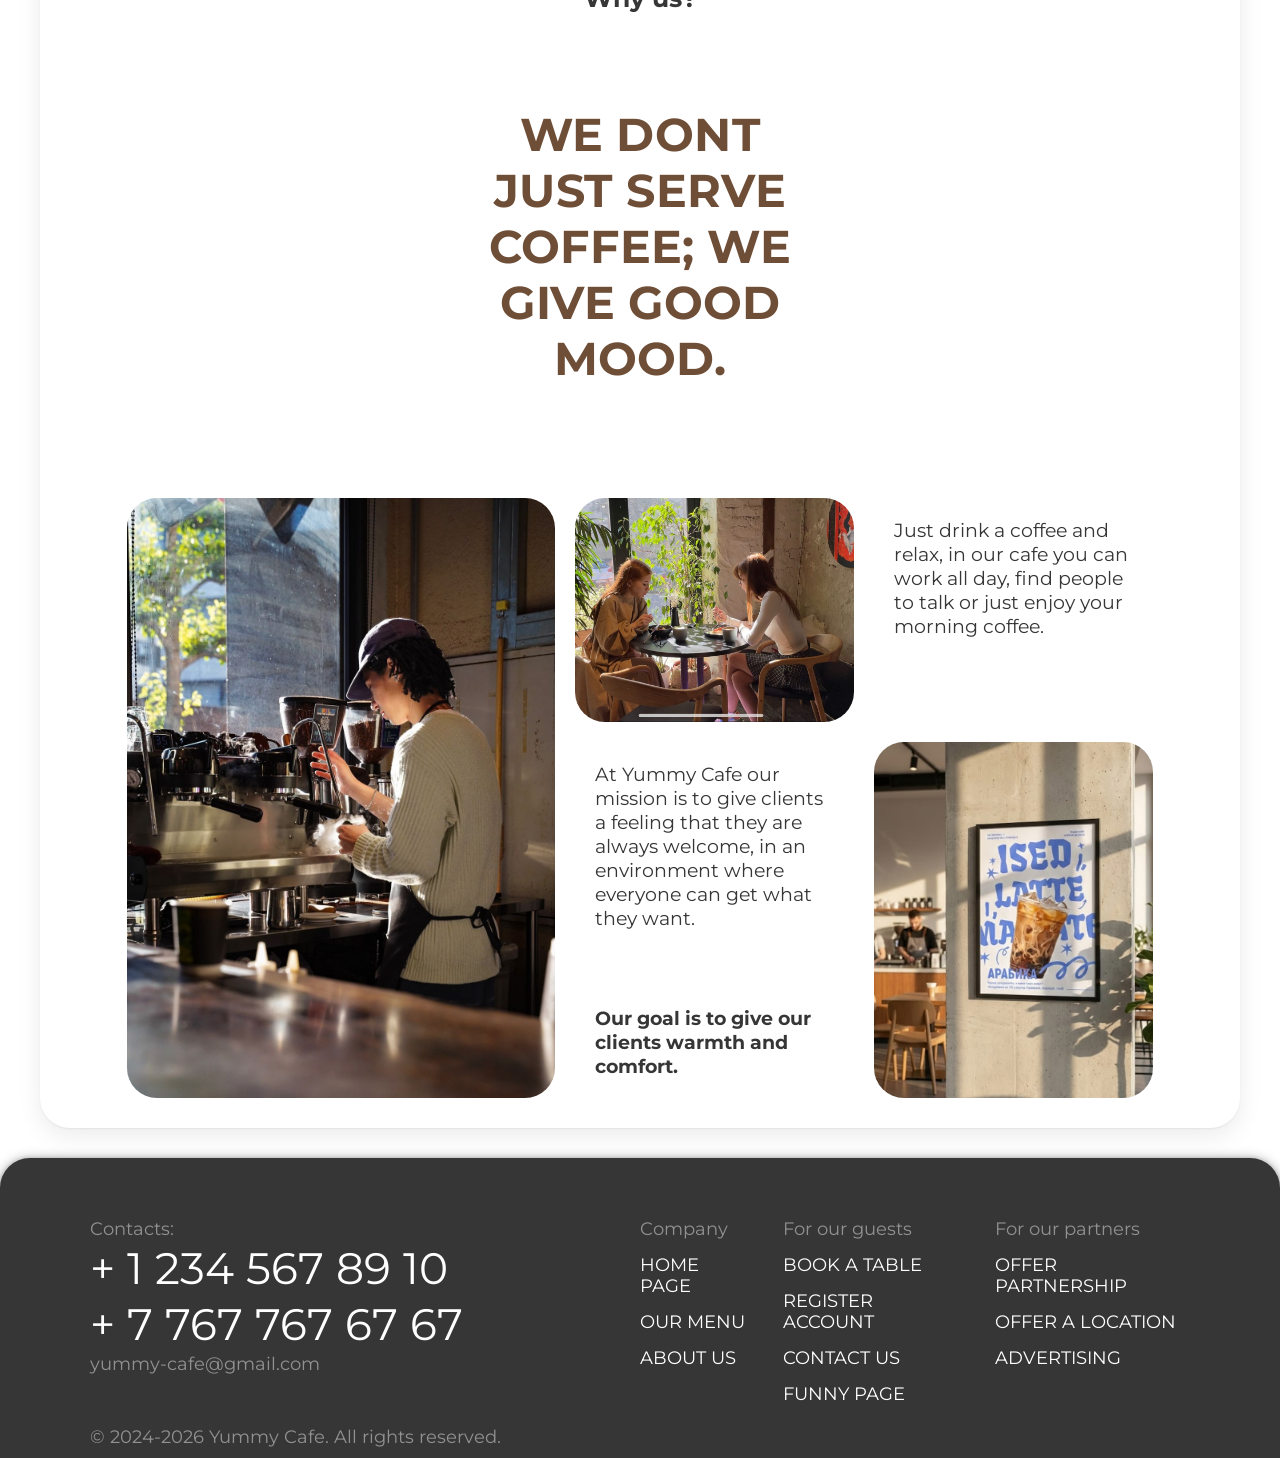
==== commit ede16ced: "applied dark theme to all pages" ====
--- a/index.html
+++ b/index.html
@@ -12,12 +12,22 @@
 		<link rel="stylesheet" href="css/style.css" />
 		<link rel="stylesheet" href="css/index.css" />
 		<link rel="stylesheet" href="css/responsive.css">
-        
+        <script type="text/javascript" src="js/darkmode.js" defer></script>
 	</head>
-	<body>
+	<body class="">
 		<header class="shadow-custom-sm">
 			<div class="header-icon">
-                <img src="images/icon-image.jpg" alt="cafe-icon">
+                <svg width="48" height="48" viewBox="0 0 24 24" fill="none" xmlns="http://www.w3.org/2000/svg">
+
+                <g id="SVGRepo_bgCarrier" stroke-width="0"/>
+
+                <g id="SVGRepo_tracerCarrier" stroke-linecap="round" stroke-linejoin="round"/>
+                
+                <g id="SVGRepo_iconCarrier">
+                
+                <!-- Uploaded to: SVG Repo, www.svgrepo.com, Generator: SVG Repo Mixer Tools --> <path d="M2.3153 12.6978C2.26536 12.2706 2.2404 12.057 2.2509 11.8809C2.30599 10.9577 2.98677 10.1928 3.89725 10.0309C4.07094 10 4.286 10 4.71612 10H15.2838C15.7139 10 15.929 10 16.1027 10.0309C17.0132 10.1928 17.694 10.9577 17.749 11.8809C17.7595 12.057 17.7346 12.2706 17.6846 12.6978L17.284 16.1258C17.1031 17.6729 16.2764 19.0714 15.0081 19.9757C14.0736 20.6419 12.9546 21 11.8069 21H8.19303C7.04537 21 5.9263 20.6419 4.99182 19.9757C3.72352 19.0714 2.89681 17.6729 2.71598 16.1258L2.3153 12.6978Z" stroke="currentColor" stroke-width="1.5"/> <path d="M17 17H19C20.6569 17 22 15.6569 22 14C22 12.3431 20.6569 11 19 11H17.5" stroke="currentColor" stroke-width="1.5"/> <path d="M10.0002 2C9.44787 2.55228 9.44787 3.44772 10.0002 4C10.5524 4.55228 10.5524 5.44772 10.0002 6" stroke="currentColor" stroke-width="1.5" stroke-linecap="round" stroke-linejoin="round"/> <path d="M5.00018 7.5L5.1163 7.38388C5.62347 6.87671 5.68053 6.0738 5.25018 5.5C4.81983 4.9262 4.8769 4.12329 5.38407 3.61612L5.50018 3.5" stroke="currentColor" stroke-width="1.5" stroke-linecap="round" stroke-linejoin="round"/> <path d="M14.5002 7.5L14.6163 7.38388C15.1235 6.87671 15.1805 6.0738 14.7502 5.5C14.3198 4.9262 14.3769 4.12329 14.8841 3.61612L15.0002 3.5" stroke="currentColor" stroke-width="1.5" stroke-linecap="round" stroke-linejoin="round"/> </g>
+                
+                </svg>
                 <p>YUMMY CAFE</p>
             </div>
 			<nav>
@@ -29,9 +39,20 @@
                 <a href="register.html">Register</a>
                 <a href="interactions.html">Interactions</a>
 			</nav>
-            <div class="book-now">
-                <a href="booking.html">BOOK NOW</a>
+            <div class="flex">
+                <button id="theme-switch">
+                    <!-- moon icon -->
+                    <svg xmlns="http://www.w3.org/2000/svg" viewBox="0 0 24 24" height="24px" width="24px" fill="#e3e3e3"><path d="M12,21q-3.75,0-6.38-2.63T3,12T5.63,5.63T12,3q0.35,0 0.69,0.02q0.34,0.02 0.66,0.07q-1.03,0.73-1.64,1.89T11.1,7.5q0,2.25 1.57,3.82T16.5,12.9q1.38,0 2.53-0.61t1.88-1.64q0.05,0.33 0.07,0.66T21,12q0,3.75-2.63,6.38T12,21Z"/></svg>
+                    
+                    <!-- sun icon -->
+                    <svg xmlns="http://www.w3.org/2000/svg" viewBox="0 0 24 24" height="24px" width="24px" fill="#e3e3e3"><path d="M8.46,15.54Q7,14.08 7,12Q7,9.92 8.46,8.46T12,7t3.54,1.46T17,12t-1.46,3.54T12,17q-2.07,0-3.54-1.46ZM5,13H1V11H5v2Zm18,0H19V11h4v2ZM11,5V1h2V5H11Zm0,18V19h2v4H11ZM6.4,7.75L3.88,5.32L5.3,3.85l2.4,2.5L6.4,7.75Zm12.3,12.4l-2.42-2.52l1.32-1.38l2.52,2.43L18.7,20.15ZM16.25,6.4l2.43-2.52L20.15,5.3l-2.5,2.4l-1.4-1.3ZM3.85,18.7l2.53-2.43L7.75,17.6L5.33,20.13L3.85,18.7Z"/></svg>
+                </button>
+                <div class="book-now">
+                    <a href="booking.html">BOOK NOW</a>
+                </div>
+
             </div>
+            
 		</header>
 		<main>
 			<section class="hero-section max-width-12">
--- a/css/style.css
+++ b/css/style.css
@@ -1,3 +1,47 @@
+
+:root {
+    /* Colors shared between themes */
+    --text-gray: #919191;
+    --button-accent: #f9dca4;
+    --button-accent-opp: #6f4e37; 
+    --bg-secondary: #363636; 
+    --accent-color-active: #a65f43;
+
+    /* Default: Light theme */
+    --bg-primary: #ffffff;
+    /* menu accent */
+    --bg-accent: #fef6ff;
+    /* background image darkness */
+    --bg-filter: #ffc0f71a;
+
+    /* primary text */
+    --text-primary: #363636;
+    --hover: #ececec;
+
+
+    --accent-color: #6f4e37;
+    --accent-opposite: #f9dca4;
+
+    --button-darkmode-bg: #e8e9ed;
+    --button-darkmode-color: #3a435d;
+}
+
+/* Dark theme */
+.darkmode {
+    --bg-primary: #363636;
+    --bg-accent: #6c4c34;
+    --bg-filter: #000000e1;
+
+    --text-primary: #ffffff;
+    --hover: #4a4949;
+
+    --accent-color: #f9dca4;
+    --accent-opposite: #6f4e37;
+
+    --button-darkmode-bg: #3a435d;
+    --button-darkmode-color: #e8e9ed;
+}
+
 * {
     box-sizing: border-box;
 }
@@ -5,30 +49,20 @@
 
 body {
     margin: 0 0 0 0;
-    background-color: #ffeae9;
-    
-    color: #363636;
+    color: var(--text-primary);
     min-height: 100vh;
     display: flex;
     flex-direction: column;
     align-items: center;
     font-family: "Montserrat", sans-serif;
-    /* background-image: url(../images/cute-bc-3.jpg);
-    background: linear-gradient(
-            rgba(0, 0, 0, 0.6),
-            rgba(0, 0, 0, 0.6)
-        ); */
     background:
     linear-gradient(
         to bottom,
-        rgba(255, 192, 247, 0.1),
-        rgba(255, 192, 247, 0.1)
+        var(--bg-filter),
+        var(--bg-filter)
     ),
     url("../images/bc-2.jpg") center / auto repeat;
     background-attachment: fixed;
-    /* background-size: auto;
-    background-position: center;
-    background-repeat: repeat; */
 
 }
 
@@ -42,8 +76,13 @@
     margin: 0px;
 }
 
+.flex {
+    display: flex;
+    gap: 1rem;
+}
+
 header {
-    background-color: #fff;
+    background-color: var(--bg-primary);
     height: 80px;
     width: 98%;
     margin-top: 10px;
@@ -62,11 +101,8 @@
     font-weight: 700;
 }
 
-.header-icon > img {
-    height:  50px;
-    width: auto;
-    position: relative;
-    bottom: 4px
+.header-icon svg {
+    color: var(--accent-color);
 }
 
 header > nav  {
@@ -76,12 +112,37 @@
 
 }
 nav a:hover,
-nav a[aria-current="page"] {
-    color: #a65f43;
-}
-
+nav a[aria-current="page"],
 footer a:hover {
-    color: #a65f43;
+    color: var(--accent-color-active);
+}
+
+#theme-switch {
+    height: 50px;
+    width: 50px;
+    padding: 0;
+    border-radius: 50%;
+    background-color: var(--button-darkmode-bg);
+    display: flex;
+    justify-content: center;
+    align-items: center;
+    border: none;
+}
+
+#theme-switch svg{
+    fill: var(--button-darkmode-color);
+}
+
+#theme-switch svg:last-child{
+    display: none;
+}
+
+.darkmode #theme-switch svg:first-child{
+    display: none;
+}
+
+.darkmode #theme-switch svg:last-child{
+    display: block;
 }
 
 header > .book-now {
@@ -92,15 +153,15 @@
 
 .book-now > a {
     display: block;
-    background-color: #f9dca4;
+    background-color: var(--button-accent);
     
     width: auto;
     margin-right: 10px;
     padding: 15px 20px;
-    color:  #6f4e37;
+    color:  var(--button-accent-opp);
     font-weight: bold;
     border-radius: 20px;
-    border: 2px solid #6f4e37;
+    border: 2px solid var(--button-accent-opp);
 }
 
 main {
@@ -126,7 +187,7 @@
 }
 
 footer p {
-    color: lightgray;
+    color: var(--text-gray);
 }
 
 .footer-contacts {
@@ -141,7 +202,7 @@
 }
 
 #yummy-cafe {
-    color: #fff;
+    color: var(--text-gray);
 }
 
 #rights {
@@ -198,4 +259,4 @@
 .max-width-12 {
     max-width: 1200px;
     margin-bottom: 20px;
-}+}
--- a/css/index.css
+++ b/css/index.css
@@ -7,13 +7,13 @@
 }
 
 .hero-article {
-    background-color: #fff;
+    background-color: var(--bg-primary);
     border-radius: 30px;
     height: auto;
 }
 
 h1 {
-    color: #6f4e37;
+    color: var(--accent-color);
 }
 
 .hero-1 {
@@ -60,13 +60,13 @@
 .button-link {
     padding: 20px;
     border-radius: 20px;
-    background-color: #4a2c2a;
-    color: #fff;
+    background-color: var(--accent-color);
+    color: var(--accent-opposite);
 }
 
 .best-sellers {
     margin-top: 20px;
-    background-color: #fff;
+    background-color: var(--bg-primary);
     border-radius: 30px;
     height: 300px;
     display: flex;
@@ -94,7 +94,7 @@
     margin-top: 20px;
     padding-top: 30px;
     padding-bottom: 30px;
-    background-color: #fff;
+    background-color: var(--bg-primary);
     height: auto;
     display: flex;
     flex-direction: column;
@@ -106,7 +106,7 @@
 .why-us h2 {
     max-width: 400px;
     text-align: center;
-    color: #6f4e37;
+    color: var(--accent-color);
     margin-left: 0%;
 }
 
@@ -181,7 +181,7 @@
     display: flex;
     flex-direction: column;
     align-items: center;
-    background-color: #fff;
+    background-color: var(--bg-primary);
     border-radius: 30px;
     height: auto;
     padding-top: 30px;
@@ -189,7 +189,7 @@
 }
 
 .best-sellers {
-    background-color: #fef6ff;
+    background-color: var(--bg-accent);
     /* border: 1px solid black; */
 }
 
@@ -211,10 +211,10 @@
     display: flex;
     flex-direction: column;
     border-radius: 10px;
-    border: 2px solid  #6f4e37;
+    border: 2px solid  var(--accent-color);
     overflow: hidden;
-    background-color: #fff;
-    color: #6f4e37;
+    background-color: var(--bg-primary);
+    color: var(--accent-color);
 }
 
 .menu-item img {
